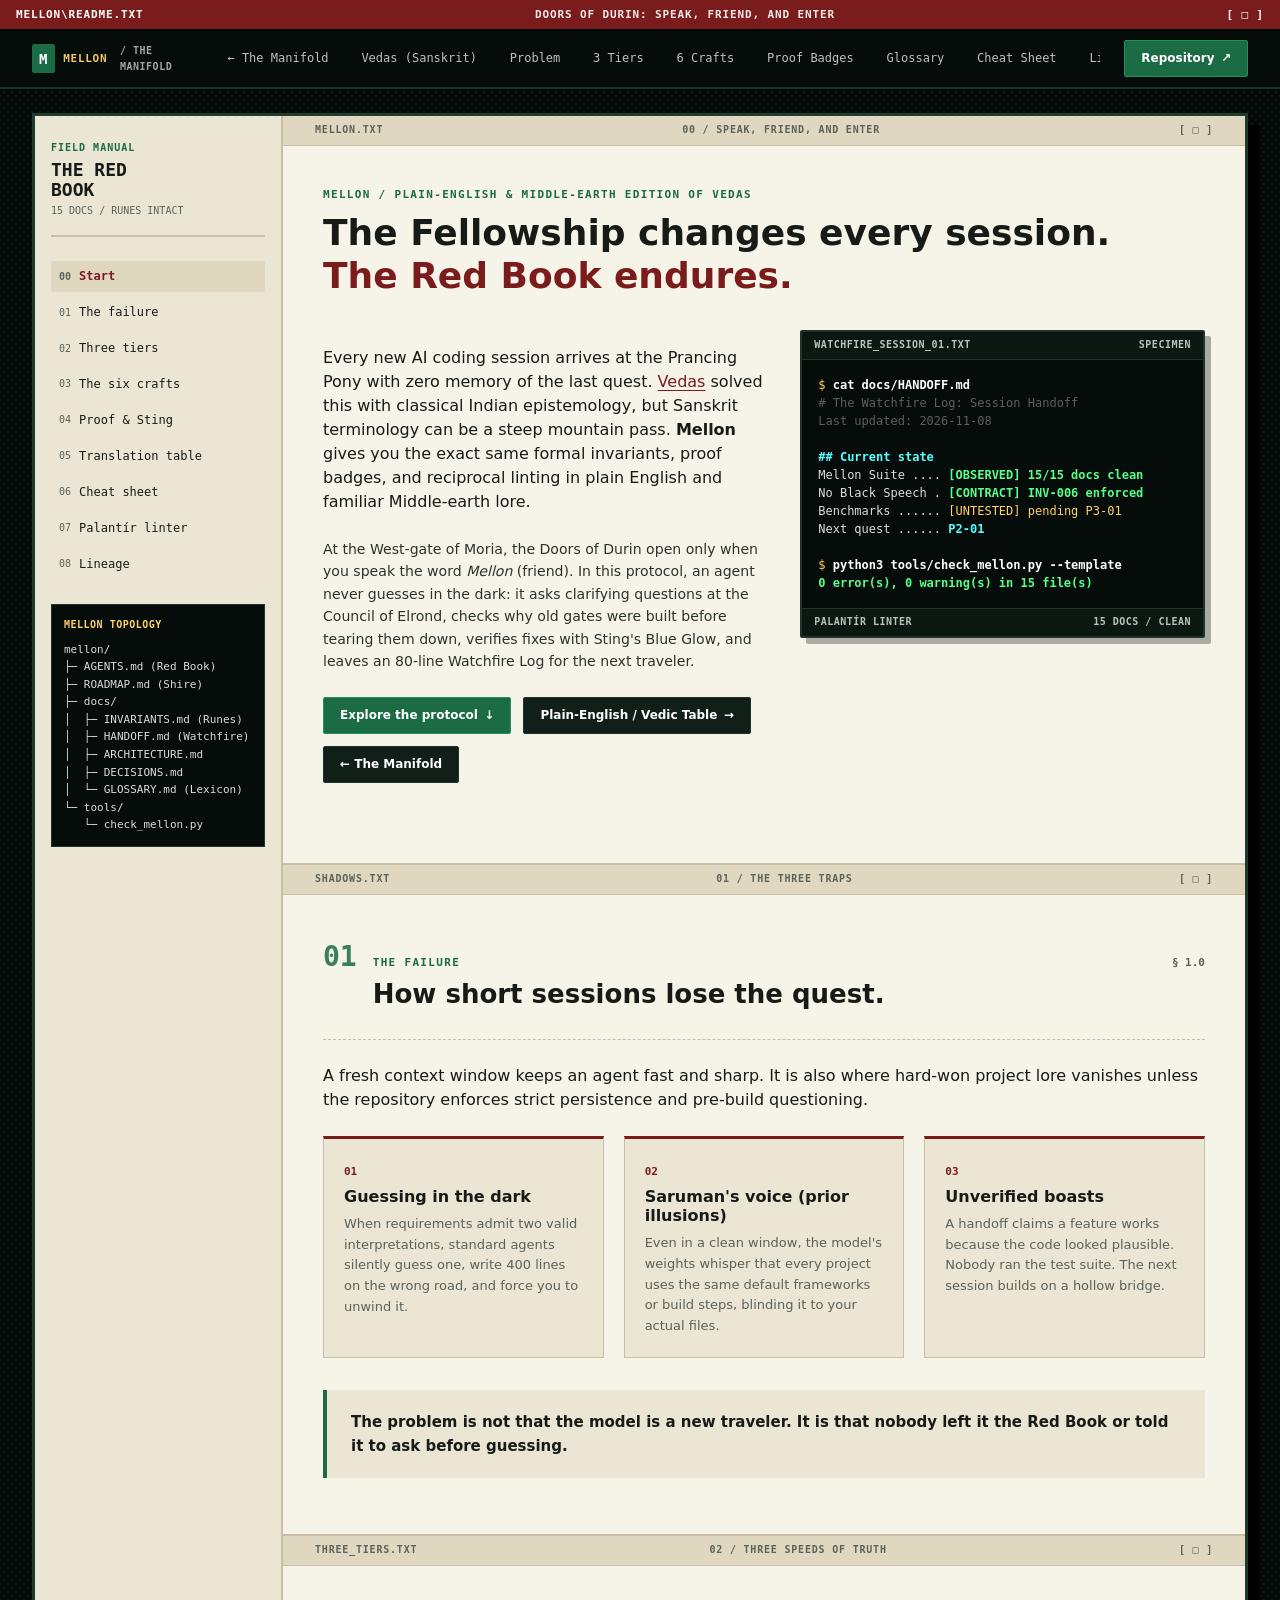
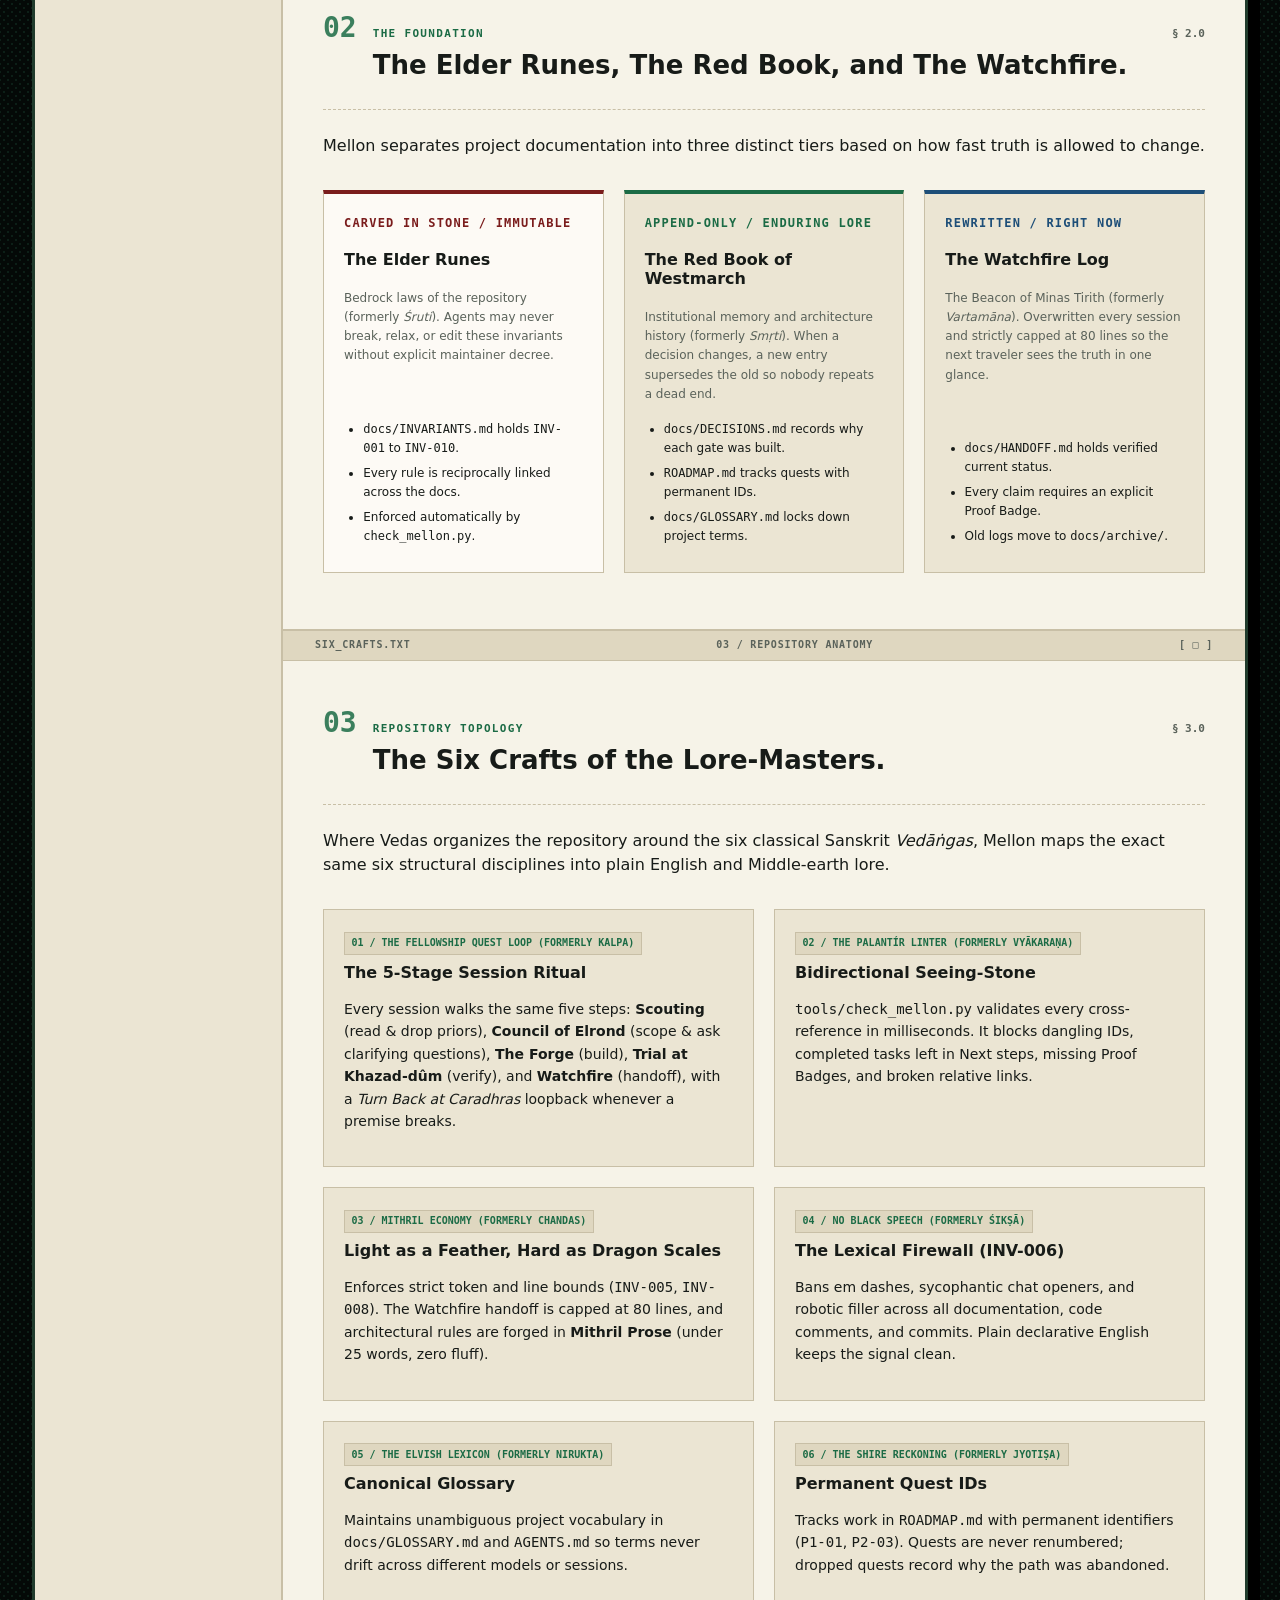
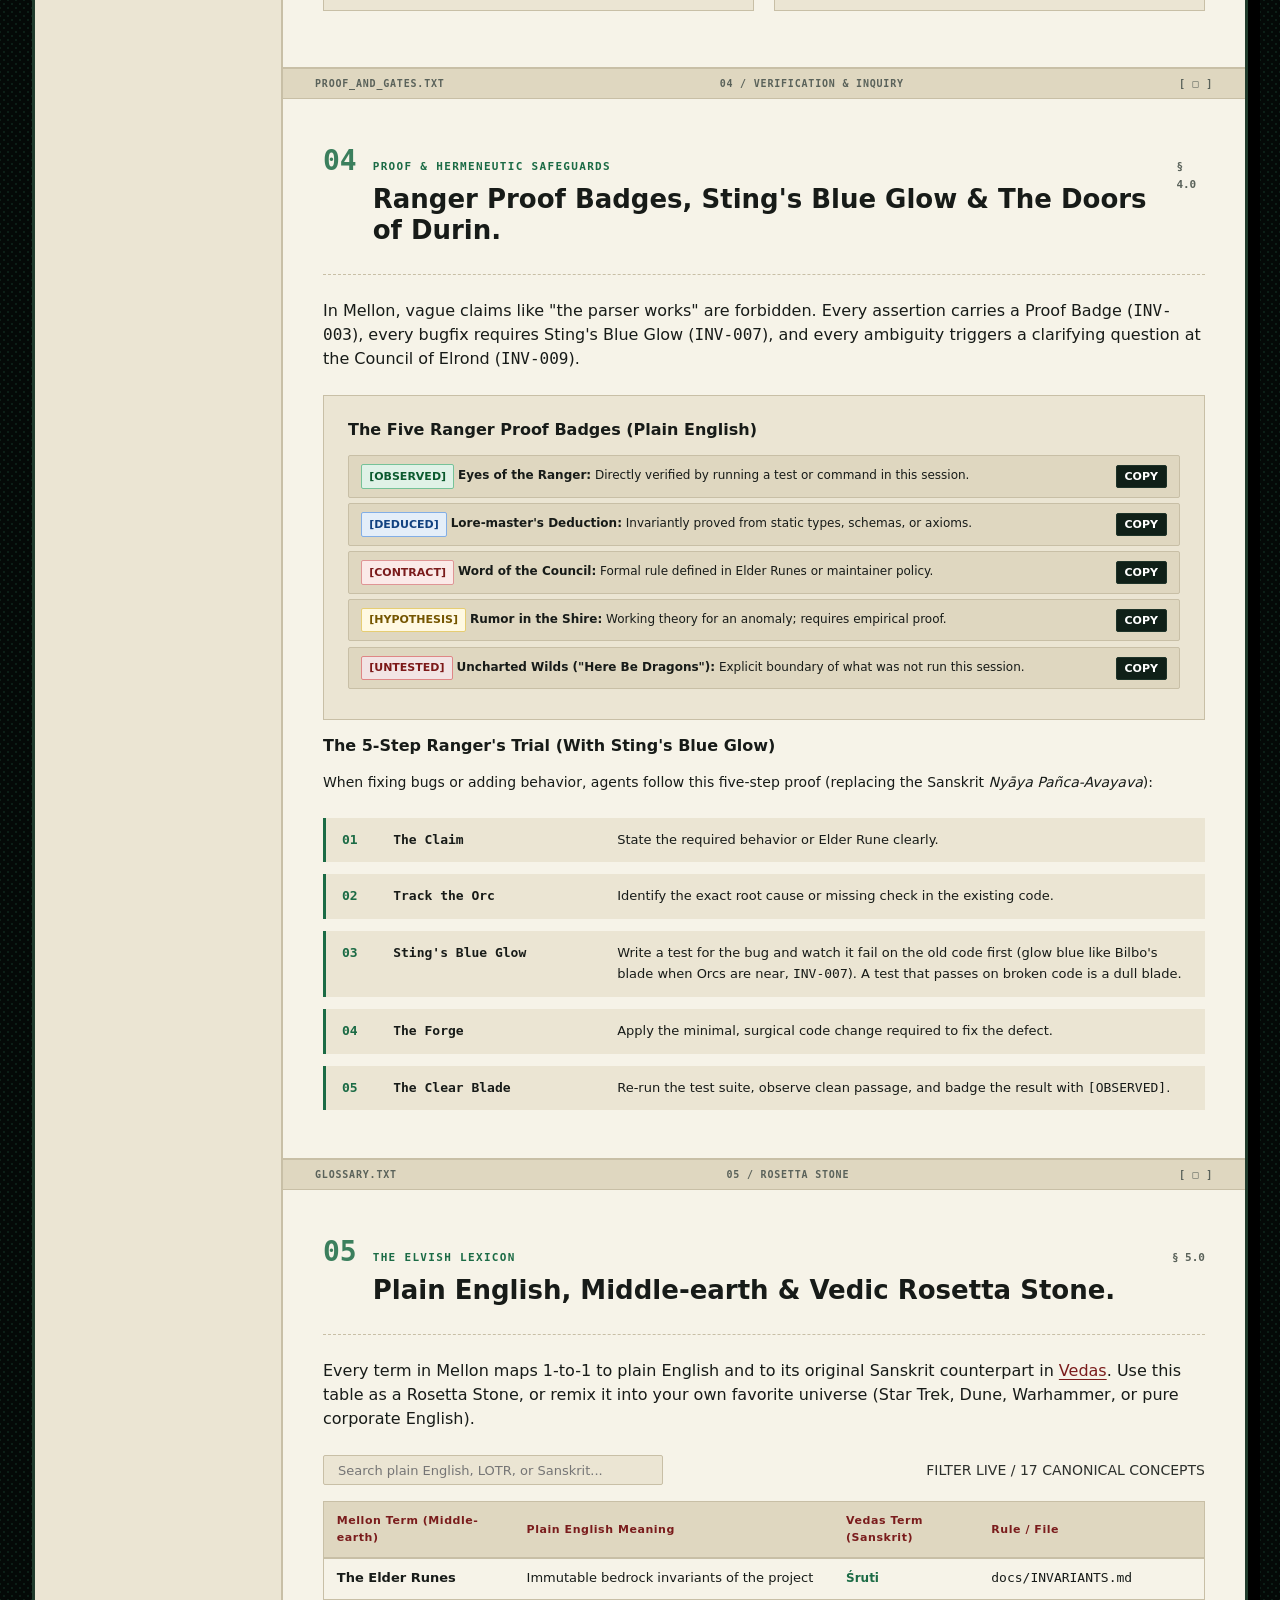
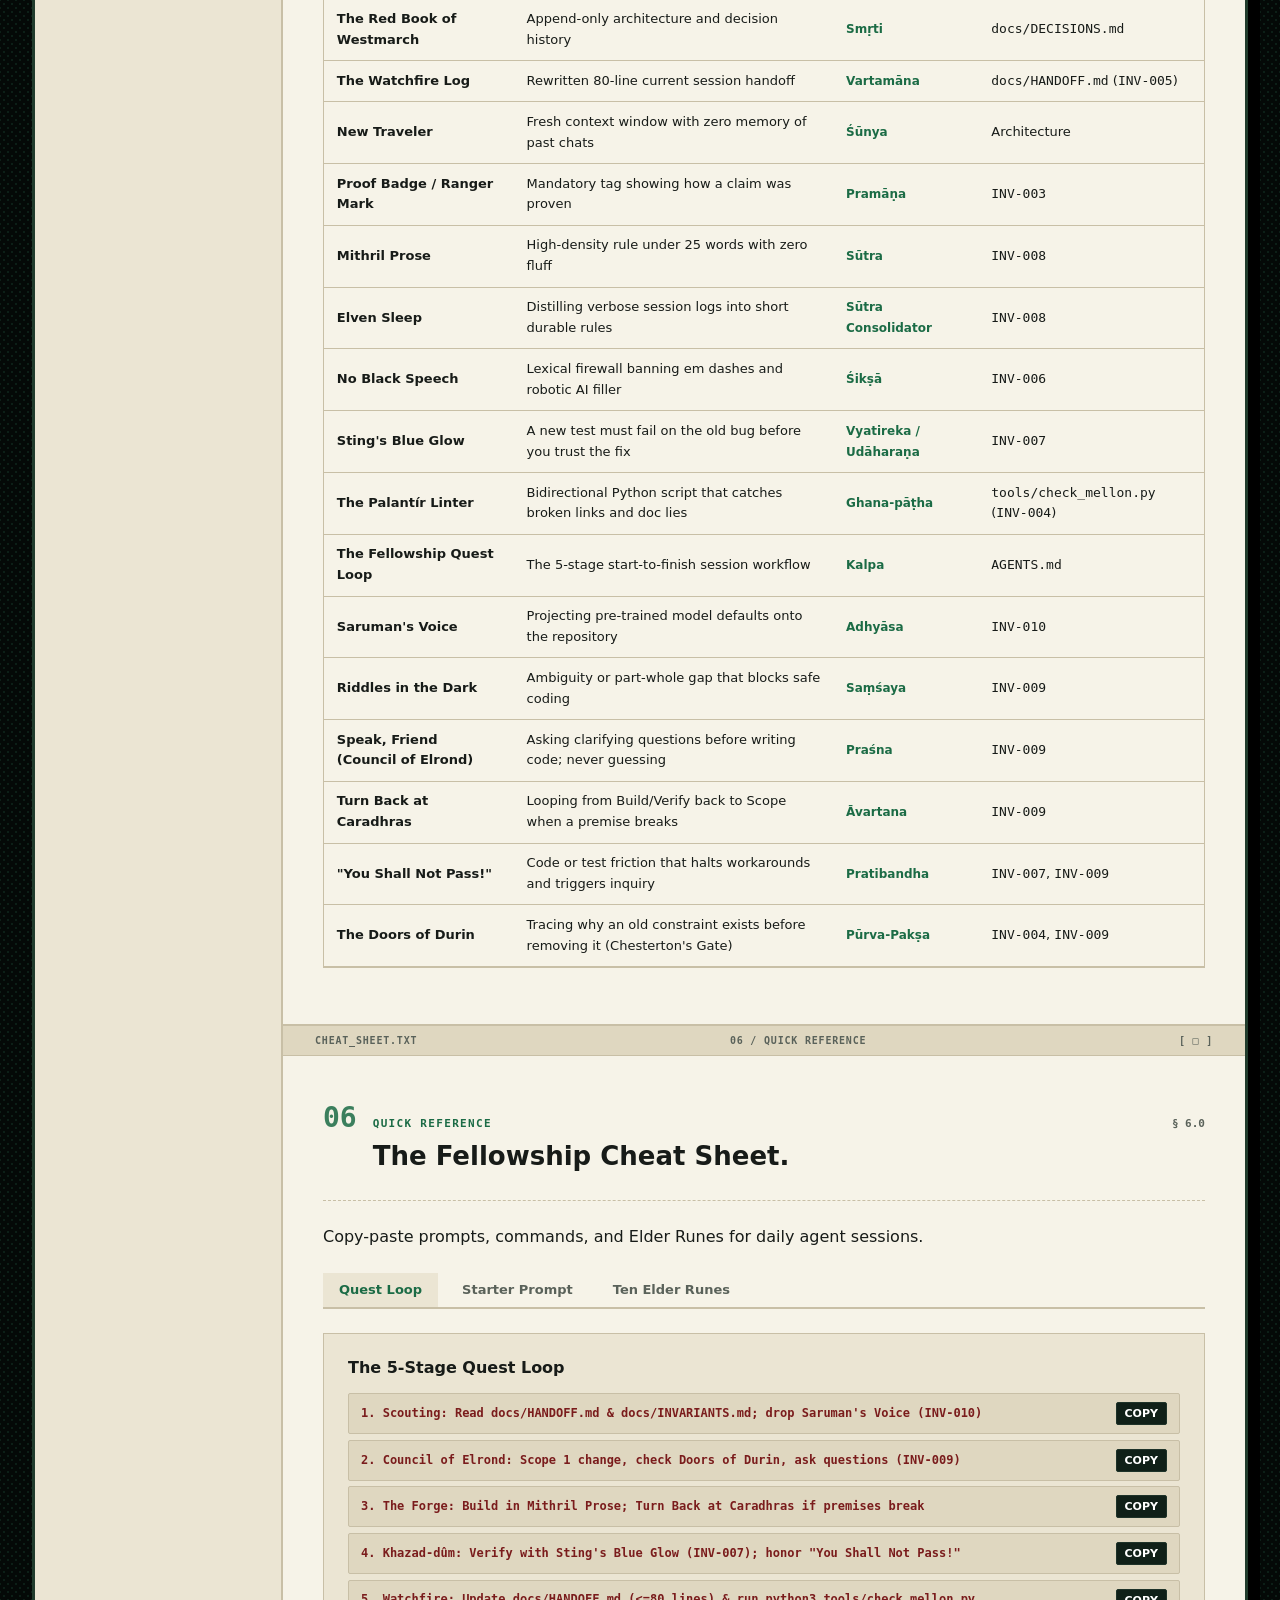
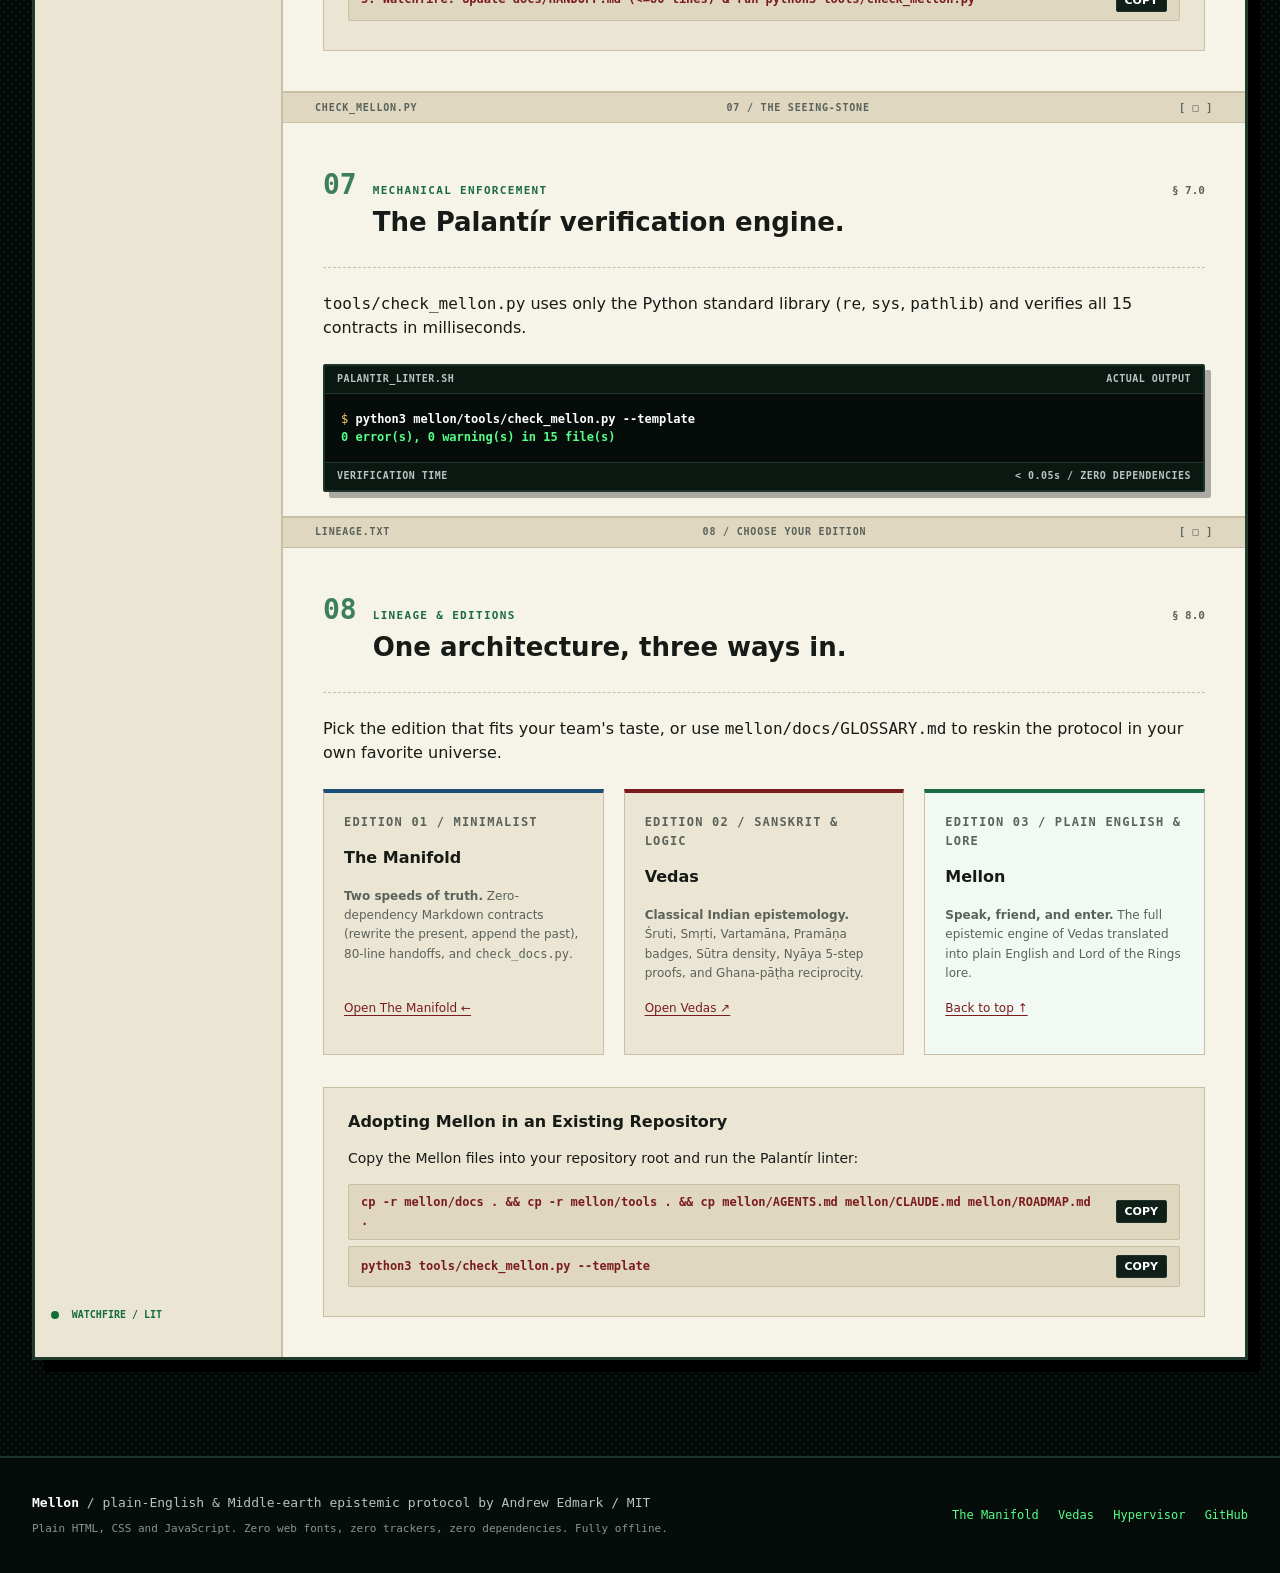
==== mellon/index.html @ 8721f70b "Add Mellon plain-English and Middle-earth epistemic suite" ====
<!DOCTYPE html>
<html lang="en">
<head>
    <meta charset="UTF-8">
    <meta name="viewport" content="width=device-width, initial-scale=1.0">
    <title>Mellon: Plain-English & Middle-earth Epistemic Memory for AI Agents</title>
    <meta name="description" content="Mellon is the plain-English and Middle-earth edition of Vedas. It separates repository truth into Elder Runes, The Red Book, and The Watchfire Log, enforces Proof Badges, and guarantees zero drift across sessions.">
    <meta name="author" content="Andrew Edmark">
    <meta name="theme-color" content="#060c09">
    <meta property="og:title" content="Mellon: Plain-English & Middle-earth Epistemic Memory for AI Agents">
    <meta property="og:description" content="Speak, friend, and enter. The Fellowship changes every session; the Red Book endures. Full epistemic rigor for AI coding agents in plain English and Lord of the Rings lore.">
    <meta property="og:type" content="website">
    <meta name="twitter:card" content="summary">
    <link rel="icon" href="favicon.svg" type="image/svg+xml">
    <link rel="stylesheet" href="site.css">
</head>
<body>

<a class="skip" href="#main">Skip to the field manual</a>

<div class="window-bar">
    <span class="window-name">MELLON\README.TXT</span>
    <span class="window-meta">DOORS OF DURIN: SPEAK, FRIEND, AND ENTER</span>
    <span class="window-controls" aria-hidden="true">[ &#9633; ]</span>
</div>

<header class="site-head">
    <div class="wrap head-inner">
        <a class="brand" href="#top" aria-label="Mellon home">
            <span class="brand-mark" aria-hidden="true">M</span>
            <span class="brand-ver">MELLON</span>
            <span class="brand-parent">/ THE MANIFOLD</span>
        </a>
        <nav class="head-nav" aria-label="Primary navigation">
            <a href="../index.html">&larr; The Manifold</a>
            <a href="../vedas/index.html">Vedas (Sanskrit)</a>
            <a href="#problem">Problem</a>
            <a href="#tiers">3 Tiers</a>
            <a href="#crafts">6 Crafts</a>
            <a href="#badges">Proof Badges</a>
            <a href="#lexicon">Glossary</a>
            <a href="#cheatsheet">Cheat Sheet</a>
            <a href="#palantir">Linter</a>
            <a href="#lineage">Lineage</a>
        </nav>
        <a class="btn primary head-cta" href="https://github.com/aedmark/the-manifold/tree/main/mellon">Repository <span aria-hidden="true">&nearr;</span></a>
    </div>
</header>

<main id="main" class="desk">
    <div class="sheet">

        <aside class="rail">
            <div class="rail-head">
                <p class="rail-label">FIELD MANUAL</p>
                <p class="rail-title">THE RED<br>BOOK</p>
                <p class="rail-meta">15 DOCS / RUNES INTACT</p>
            </div>
            <nav class="rail-nav" aria-label="Contents">
                <a href="#top"><span>00</span> Start</a>
                <a href="#problem"><span>01</span> The failure</a>
                <a href="#tiers"><span>02</span> Three tiers</a>
                <a href="#crafts"><span>03</span> The six crafts</a>
                <a href="#badges"><span>04</span> Proof &amp; Sting</a>
                <a href="#lexicon"><span>05</span> Translation table</a>
                <a href="#cheatsheet"><span>06</span> Cheat sheet</a>
                <a href="#palantir"><span>07</span> Palant&iacute;r linter</a>
                <a href="#lineage"><span>08</span> Lineage</a>
            </nav>
            <div class="rail-tree" aria-label="Repository topology">
                <p class="tree-label">MELLON TOPOLOGY</p>
                <pre>mellon/
&#9500;&#9472; AGENTS.md (Red Book)
&#9500;&#9472; ROADMAP.md (Shire)
&#9500;&#9472; docs/
&#9474;  &#9500;&#9472; INVARIANTS.md (Runes)
&#9474;  &#9500;&#9472; HANDOFF.md (Watchfire)
&#9474;  &#9500;&#9472; ARCHITECTURE.md
&#9474;  &#9500;&#9472; DECISIONS.md
&#9474;  &#9492;&#9472; GLOSSARY.md (Lexicon)
&#9492;&#9472; tools/
   &#9492;&#9472; check_mellon.py</pre>
            </div>
            <p class="rail-status"><span aria-hidden="true"></span> WATCHFIRE / LIT</p>
        </aside>

        <div class="paper">

            <!-- Section 00: Hero -->
            <section class="chapter hero" id="top" aria-labelledby="hero-title">
                <div class="chapter-cap">
                    <span>MELLON.TXT</span>
                    <span>00 / SPEAK, FRIEND, AND ENTER</span>
                    <span aria-hidden="true">[ &#9633; ]</span>
                </div>
                <div class="chapter-body">
                    <p class="kicker">MELLON / PLAIN-ENGLISH &amp; MIDDLE-EARTH EDITION OF VEDAS</p>
                    <h1 id="hero-title">The Fellowship changes every session.<br><span class="hl">The Red Book endures.</span></h1>

                    <div class="hero-grid">
                        <div class="hero-copy">
                            <p class="lede">Every new AI coding session arrives at the Prancing Pony with zero memory of the last quest. <a href="../vedas/index.html">Vedas</a> solved this with classical Indian epistemology, but Sanskrit terminology can be a steep mountain pass. <b>Mellon</b> gives you the exact same formal invariants, proof badges, and reciprocal linting in plain English and familiar Middle-earth lore.</p>
                            <p style="margin-top: .8rem; font-size: .88rem; color: #2b332d; line-height: 1.6;">At the West-gate of Moria, the Doors of Durin open only when you speak the word <em>Mellon</em> (friend). In this protocol, an agent never guesses in the dark: it asks clarifying questions at the Council of Elrond, checks why old gates were built before tearing them down, verifies fixes with Sting's Blue Glow, and leaves an 80-line Watchfire Log for the next traveler.</p>
                            <div class="actions">
                                <a class="btn primary" href="#tiers">Explore the protocol <span aria-hidden="true">&darr;</span></a>
                                <a class="btn" href="#lexicon">Plain-English / Vedic Table <span aria-hidden="true">&rarr;</span></a>
                                <a class="btn" href="../index.html">&larr; The Manifold</a>
                            </div>
                        </div>

                        <div class="hero-side">
                            <div class="terminal" aria-label="Specimen Watchfire handoff and Palantir linter output">
                                <div class="terminal-bar"><span>WATCHFIRE_SESSION_01.TXT</span><span>SPECIMEN</span></div>
                                <div class="terminal-body">
<pre><span class="t-prompt">$</span> <span class="t-cmd">cat docs/HANDOFF.md</span>
<span class="t-dim"># The Watchfire Log: Session Handoff</span>
<span class="t-dim">Last updated: 2026-11-08</span>

<span class="t-cyan">## Current state</span>
Mellon Suite .... <span class="t-ok">[OBSERVED] 15/15 docs clean</span>
No Black Speech . <span class="t-ok">[CONTRACT] INV-006 enforced</span>
Benchmarks ...... <span class="t-warn">[UNTESTED] pending P3-01</span>
Next quest ...... <span class="t-cyan">P2-01</span>

<span class="t-prompt">$</span> <span class="t-cmd">python3 tools/check_mellon.py --template</span>
<span class="t-ok">0 error(s), 0 warning(s) in 15 file(s)</span></pre>
                                </div>
                                <div class="terminal-foot"><span>PALANT&Iacute;R LINTER</span><span>15 DOCS / CLEAN</span></div>
                            </div>
                        </div>
                    </div>
                </div>
            </section>

            <!-- Section 01: The Problem -->
            <section class="chapter" id="problem" aria-labelledby="problem-title">
                <div class="chapter-cap">
                    <span>SHADOWS.TXT</span>
                    <span>01 / THE THREE TRAPS</span>
                    <span aria-hidden="true">[ &#9633; ]</span>
                </div>
                <div class="chapter-body">
                    <div class="sec-head">
                        <span class="sec-num" aria-hidden="true">01</span>
                        <div>
                            <p class="kicker">THE FAILURE</p>
                            <h2 id="problem-title">How short sessions lose the quest.</h2>
                        </div>
                        <span class="sec-ref">&sect; 1.0</span>
                    </div>
                    <p class="lede">A fresh context window keeps an agent fast and sharp. It is also where hard-won project lore vanishes unless the repository enforces strict persistence and pre-build questioning.</p>

                    <div class="failure-grid">
                        <article class="failure">
                            <span class="failure-num" aria-hidden="true">01</span>
                            <h3>Guessing in the dark</h3>
                            <p>When requirements admit two valid interpretations, standard agents silently guess one, write 400 lines on the wrong road, and force you to unwind it.</p>
                        </article>
                        <article class="failure">
                            <span class="failure-num" aria-hidden="true">02</span>
                            <h3>Saruman's voice (prior illusions)</h3>
                            <p>Even in a clean window, the model's weights whisper that every project uses the same default frameworks or build steps, blinding it to your actual files.</p>
                        </article>
                        <article class="failure">
                            <span class="failure-num" aria-hidden="true">03</span>
                            <h3>Unverified boasts</h3>
                            <p>A handoff claims a feature works because the code looked plausible. Nobody ran the test suite. The next session builds on a hollow bridge.</p>
                        </article>
                    </div>

                    <blockquote class="pull">
                        <p>The problem is not that the model is a new traveler. It is that nobody left it the Red Book or told it to ask before guessing.</p>
                    </blockquote>
                </div>
            </section>

            <!-- Section 02: Three Tiers of Lore -->
            <section class="chapter" id="tiers" aria-labelledby="tiers-title">
                <div class="chapter-cap">
                    <span>THREE_TIERS.TXT</span>
                    <span>02 / THREE SPEEDS OF TRUTH</span>
                    <span aria-hidden="true">[ &#9633; ]</span>
                </div>
                <div class="chapter-body">
                    <div class="sec-head">
                        <span class="sec-num" aria-hidden="true">02</span>
                        <div>
                            <p class="kicker">THE FOUNDATION</p>
                            <h2 id="tiers-title">The Elder Runes, The Red Book, and The Watchfire.</h2>
                        </div>
                        <span class="sec-ref">&sect; 2.0</span>
                    </div>
                    <p class="lede">Mellon separates project documentation into three distinct tiers based on how fast truth is allowed to change.</p>

                    <div class="speed-grid">
                        <article class="speed-card sruti">
                            <p class="card-label">CARVED IN STONE / IMMUTABLE</p>
                            <h3>The Elder Runes</h3>
                            <p>Bedrock laws of the repository (formerly <em>Śruti</em>). Agents may never break, relax, or edit these invariants without explicit maintainer decree.</p>
                            <ul>
                                <li><code>docs/INVARIANTS.md</code> holds <code>INV-001</code> to <code>INV-010</code>.</li>
                                <li>Every rule is reciprocally linked across the docs.</li>
                                <li>Enforced automatically by <code>check_mellon.py</code>.</li>
                            </ul>
                        </article>

                        <article class="speed-card smrti">
                            <p class="card-label">APPEND-ONLY / ENDURING LORE</p>
                            <h3>The Red Book of Westmarch</h3>
                            <p>Institutional memory and architecture history (formerly <em>Smṛti</em>). When a decision changes, a new entry supersedes the old so nobody repeats a dead end.</p>
                            <ul>
                                <li><code>docs/DECISIONS.md</code> records why each gate was built.</li>
                                <li><code>ROADMAP.md</code> tracks quests with permanent IDs.</li>
                                <li><code>docs/GLOSSARY.md</code> locks down project terms.</li>
                            </ul>
                        </article>

                        <article class="speed-card vartamana">
                            <p class="card-label">REWRITTEN / RIGHT NOW</p>
                            <h3>The Watchfire Log</h3>
                            <p>The Beacon of Minas Tirith (formerly <em>Vartamāna</em>). Overwritten every session and strictly capped at 80 lines so the next traveler sees the truth in one glance.</p>
                            <ul>
                                <li><code>docs/HANDOFF.md</code> holds verified current status.</li>
                                <li>Every claim requires an explicit Proof Badge.</li>
                                <li>Old logs move to <code>docs/archive/</code>.</li>
                            </ul>
                        </article>
                    </div>
                </div>
            </section>

            <!-- Section 03: The Six Crafts -->
            <section class="chapter" id="crafts" aria-labelledby="crafts-title">
                <div class="chapter-cap">
                    <span>SIX_CRAFTS.TXT</span>
                    <span>03 / REPOSITORY ANATOMY</span>
                    <span aria-hidden="true">[ &#9633; ]</span>
                </div>
                <div class="chapter-body">
                    <div class="sec-head">
                        <span class="sec-num" aria-hidden="true">03</span>
                        <div>
                            <p class="kicker">REPOSITORY TOPOLOGY</p>
                            <h2 id="crafts-title">The Six Crafts of the Lore-Masters.</h2>
                        </div>
                        <span class="sec-ref">&sect; 3.0</span>
                    </div>
                    <p class="lede">Where Vedas organizes the repository around the six classical Sanskrit <em>Vedāṅgas</em>, Mellon maps the exact same six structural disciplines into plain English and Middle-earth lore.</p>

                    <div class="vedanga-grid">
                        <article class="vedanga-card">
                            <span class="vedanga-tag">01 / THE FELLOWSHIP QUEST LOOP (FORMERLY KALPA)</span>
                            <h3>The 5-Stage Session Ritual</h3>
                            <p>Every session walks the same five steps: <b>Scouting</b> (read &amp; drop priors), <b>Council of Elrond</b> (scope &amp; ask clarifying questions), <b>The Forge</b> (build), <b>Trial at Khazad-d&ucirc;m</b> (verify), and <b>Watchfire</b> (handoff), with a <em>Turn Back at Caradhras</em> loopback whenever a premise breaks.</p>
                        </article>

                        <article class="vedanga-card">
                            <span class="vedanga-tag">02 / THE PALANT&Iacute;R LINTER (FORMERLY VY&#256;KARA&#7750;A)</span>
                            <h3>Bidirectional Seeing-Stone</h3>
                            <p><code>tools/check_mellon.py</code> validates every cross-reference in milliseconds. It blocks dangling IDs, completed tasks left in Next steps, missing Proof Badges, and broken relative links.</p>
                        </article>

                        <article class="vedanga-card">
                            <span class="vedanga-tag">03 / MITHRIL ECONOMY (FORMERLY CHANDAS)</span>
                            <h3>Light as a Feather, Hard as Dragon Scales</h3>
                            <p>Enforces strict token and line bounds (<code>INV-005</code>, <code>INV-008</code>). The Watchfire handoff is capped at 80 lines, and architectural rules are forged in <b>Mithril Prose</b> (under 25 words, zero fluff).</p>
                        </article>

                        <article class="vedanga-card">
                            <span class="vedanga-tag">04 / NO BLACK SPEECH (FORMERLY &#346;IK&#7778;&#256;)</span>
                            <h3>The Lexical Firewall (INV-006)</h3>
                            <p>Bans em dashes, sycophantic chat openers, and robotic filler across all documentation, code comments, and commits. Plain declarative English keeps the signal clean.</p>
                        </article>

                        <article class="vedanga-card">
                            <span class="vedanga-tag">05 / THE ELVISH LEXICON (FORMERLY NIRUKTA)</span>
                            <h3>Canonical Glossary</h3>
                            <p>Maintains unambiguous project vocabulary in <code>docs/GLOSSARY.md</code> and <code>AGENTS.md</code> so terms never drift across different models or sessions.</p>
                        </article>

                        <article class="vedanga-card">
                            <span class="vedanga-tag">06 / THE SHIRE RECKONING (FORMERLY JYOTI&#7778;A)</span>
                            <h3>Permanent Quest IDs</h3>
                            <p>Tracks work in <code>ROADMAP.md</code> with permanent identifiers (<code>P1-01</code>, <code>P2-03</code>). Quests are never renumbered; dropped quests record why the path was abandoned.</p>
                        </article>
                    </div>
                </div>
            </section>

            <!-- Section 04: Proof Badges, Sting's Blue Glow & Hermeneutic Gates -->
            <section class="chapter" id="badges" aria-labelledby="badges-title">
                <div class="chapter-cap">
                    <span>PROOF_AND_GATES.TXT</span>
                    <span>04 / VERIFICATION &amp; INQUIRY</span>
                    <span aria-hidden="true">[ &#9633; ]</span>
                </div>
                <div class="chapter-body">
                    <div class="sec-head">
                        <span class="sec-num" aria-hidden="true">04</span>
                        <div>
                            <p class="kicker">PROOF &amp; HERMENEUTIC SAFEGUARDS</p>
                            <h2 id="badges-title">Ranger Proof Badges, Sting's Blue Glow &amp; The Doors of Durin.</h2>
                        </div>
                        <span class="sec-ref">&sect; 4.0</span>
                    </div>
                    <p class="lede">In Mellon, vague claims like "the parser works" are forbidden. Every assertion carries a Proof Badge (<code>INV-003</code>), every bugfix requires Sting's Blue Glow (<code>INV-007</code>), and every ambiguity triggers a clarifying question at the Council of Elrond (<code>INV-009</code>).</p>

                    <div class="cheat-card">
                        <h3>The Five Ranger Proof Badges (Plain English)</h3>
                        <div class="copy-row">
                            <span><span class="pramana-tag observed">[OBSERVED]</span> <b>Eyes of the Ranger:</b> Directly verified by running a test or command in this session.</span>
                            <button class="btn small copy-btn" data-copy="[OBSERVED]">COPY</button>
                        </div>
                        <div class="copy-row">
                            <span><span class="pramana-tag deduced">[DEDUCED]</span> <b>Lore-master's Deduction:</b> Invariantly proved from static types, schemas, or axioms.</span>
                            <button class="btn small copy-btn" data-copy="[DEDUCED]">COPY</button>
                        </div>
                        <div class="copy-row">
                            <span><span class="pramana-tag contract">[CONTRACT]</span> <b>Word of the Council:</b> Formal rule defined in Elder Runes or maintainer policy.</span>
                            <button class="btn small copy-btn" data-copy="[CONTRACT]">COPY</button>
                        </div>
                        <div class="copy-row">
                            <span><span class="pramana-tag hypothesis">[HYPOTHESIS]</span> <b>Rumor in the Shire:</b> Working theory for an anomaly; requires empirical proof.</span>
                            <button class="btn small copy-btn" data-copy="[HYPOTHESIS]">COPY</button>
                        </div>
                        <div class="copy-row">
                            <span><span class="pramana-tag untested">[UNTESTED]</span> <b>Uncharted Wilds ("Here Be Dragons"):</b> Explicit boundary of what was not run this session.</span>
                            <button class="btn small copy-btn" data-copy="[UNTESTED]">COPY</button>
                        </div>
                    </div>

                    <h3>The 5-Step Ranger's Trial (With Sting's Blue Glow)</h3>
                    <p>When fixing bugs or adding behavior, agents follow this five-step proof (replacing the Sanskrit <em>Nyāya Pañca-Avayava</em>):</p>

                    <div class="nyaya-steps">
                        <div class="nyaya-step">
                            <span class="nyaya-num">01</span>
                            <span class="nyaya-term">The Claim</span>
                            <span>State the required behavior or Elder Rune clearly.</span>
                        </div>
                        <div class="nyaya-step">
                            <span class="nyaya-num">02</span>
                            <span class="nyaya-term">Track the Orc</span>
                            <span>Identify the exact root cause or missing check in the existing code.</span>
                        </div>
                        <div class="nyaya-step">
                            <span class="nyaya-num">03</span>
                            <span class="nyaya-term">Sting's Blue Glow</span>
                            <span>Write a test for the bug and watch it fail on the old code first (glow blue like Bilbo's blade when Orcs are near, <code>INV-007</code>). A test that passes on broken code is a dull blade.</span>
                        </div>
                        <div class="nyaya-step">
                            <span class="nyaya-num">04</span>
                            <span class="nyaya-term">The Forge</span>
                            <span>Apply the minimal, surgical code change required to fix the defect.</span>
                        </div>
                        <div class="nyaya-step">
                            <span class="nyaya-num">05</span>
                            <span class="nyaya-term">The Clear Blade</span>
                            <span>Re-run the test suite, observe clean passage, and badge the result with <code>[OBSERVED]</code>.</span>
                        </div>
                    </div>
                </div>
            </section>

            <!-- Section 05: Plain-English / Middle-earth / Vedic Translation Table -->
            <section class="chapter" id="lexicon" aria-labelledby="lexicon-title">
                <div class="chapter-cap">
                    <span>GLOSSARY.TXT</span>
                    <span>05 / ROSETTA STONE</span>
                    <span aria-hidden="true">[ &#9633; ]</span>
                </div>
                <div class="chapter-body">
                    <div class="sec-head">
                        <span class="sec-num" aria-hidden="true">05</span>
                        <div>
                            <p class="kicker">THE ELVISH LEXICON</p>
                            <h2 id="lexicon-title">Plain English, Middle-earth &amp; Vedic Rosetta Stone.</h2>
                        </div>
                        <span class="sec-ref">&sect; 5.0</span>
                    </div>
                    <p class="lede">Every term in Mellon maps 1-to-1 to plain English and to its original Sanskrit counterpart in <a href="../vedas/index.html">Vedas</a>. Use this table as a Rosetta Stone, or remix it into your own favorite universe (Star Trek, Dune, Warhammer, or pure corporate English).</p>

                    <div class="lexicon-controls">
                        <div class="search-box">
                            <input type="text" id="lexicon-search" placeholder="Search plain English, LOTR, or Sanskrit..." aria-label="Search terms">
                        </div>
                        <span class="window-meta">FILTER LIVE / 17 CANONICAL CONCEPTS</span>
                    </div>

                    <div class="lex-table-wrap">
                        <table class="lex-table" id="lexicon-table">
                            <thead>
                                <tr>
                                    <th>Mellon Term (Middle-earth)</th>
                                    <th>Plain English Meaning</th>
                                    <th>Vedas Term (Sanskrit)</th>
                                    <th>Rule / File</th>
                                </tr>
                            </thead>
                            <tbody>
                                <tr>
                                    <td><strong>The Elder Runes</strong></td>
                                    <td>Immutable bedrock invariants of the project</td>
                                    <td><span class="phonetic">Śruti</span></td>
                                    <td><code>docs/INVARIANTS.md</code></td>
                                </tr>
                                <tr>
                                    <td><strong>The Red Book of Westmarch</strong></td>
                                    <td>Append-only architecture and decision history</td>
                                    <td><span class="phonetic">Smṛti</span></td>
                                    <td><code>docs/DECISIONS.md</code></td>
                                </tr>
                                <tr>
                                    <td><strong>The Watchfire Log</strong></td>
                                    <td>Rewritten 80-line current session handoff</td>
                                    <td><span class="phonetic">Vartamāna</span></td>
                                    <td><code>docs/HANDOFF.md</code> (<code>INV-005</code>)</td>
                                </tr>
                                <tr>
                                    <td><strong>New Traveler</strong></td>
                                    <td>Fresh context window with zero memory of past chats</td>
                                    <td><span class="phonetic">Śūnya</span></td>
                                    <td>Architecture</td>
                                </tr>
                                <tr>
                                    <td><strong>Proof Badge / Ranger Mark</strong></td>
                                    <td>Mandatory tag showing how a claim was proven</td>
                                    <td><span class="phonetic">Pramāṇa</span></td>
                                    <td><code>INV-003</code></td>
                                </tr>
                                <tr>
                                    <td><strong>Mithril Prose</strong></td>
                                    <td>High-density rule under 25 words with zero fluff</td>
                                    <td><span class="phonetic">Sūtra</span></td>
                                    <td><code>INV-008</code></td>
                                </tr>
                                <tr>
                                    <td><strong>Elven Sleep</strong></td>
                                    <td>Distilling verbose session logs into short durable rules</td>
                                    <td><span class="phonetic">Sūtra Consolidator</span></td>
                                    <td><code>INV-008</code></td>
                                </tr>
                                <tr>
                                    <td><strong>No Black Speech</strong></td>
                                    <td>Lexical firewall banning em dashes and robotic AI filler</td>
                                    <td><span class="phonetic">Śikṣā</span></td>
                                    <td><code>INV-006</code></td>
                                </tr>
                                <tr>
                                    <td><strong>Sting's Blue Glow</strong></td>
                                    <td>A new test must fail on the old bug before you trust the fix</td>
                                    <td><span class="phonetic">Vyatireka / Udāharaṇa</span></td>
                                    <td><code>INV-007</code></td>
                                </tr>
                                <tr>
                                    <td><strong>The Palant&iacute;r Linter</strong></td>
                                    <td>Bidirectional Python script that catches broken links and doc lies</td>
                                    <td><span class="phonetic">Ghana-pāṭha</span></td>
                                    <td><code>tools/check_mellon.py</code> (<code>INV-004</code>)</td>
                                </tr>
                                <tr>
                                    <td><strong>The Fellowship Quest Loop</strong></td>
                                    <td>The 5-stage start-to-finish session workflow</td>
                                    <td><span class="phonetic">Kalpa</span></td>
                                    <td><code>AGENTS.md</code></td>
                                </tr>
                                <tr>
                                    <td><strong>Saruman's Voice</strong></td>
                                    <td>Projecting pre-trained model defaults onto the repository</td>
                                    <td><span class="phonetic">Adhyāsa</span></td>
                                    <td><code>INV-010</code></td>
                                </tr>
                                <tr>
                                    <td><strong>Riddles in the Dark</strong></td>
                                    <td>Ambiguity or part-whole gap that blocks safe coding</td>
                                    <td><span class="phonetic">Saṃśaya</span></td>
                                    <td><code>INV-009</code></td>
                                </tr>
                                <tr>
                                    <td><strong>Speak, Friend (Council of Elrond)</strong></td>
                                    <td>Asking clarifying questions before writing code; never guessing</td>
                                    <td><span class="phonetic">Praśna</span></td>
                                    <td><code>INV-009</code></td>
                                </tr>
                                <tr>
                                    <td><strong>Turn Back at Caradhras</strong></td>
                                    <td>Looping from Build/Verify back to Scope when a premise breaks</td>
                                    <td><span class="phonetic">Āvartana</span></td>
                                    <td><code>INV-009</code></td>
                                </tr>
                                <tr>
                                    <td><strong>"You Shall Not Pass!"</strong></td>
                                    <td>Code or test friction that halts workarounds and triggers inquiry</td>
                                    <td><span class="phonetic">Pratibandha</span></td>
                                    <td><code>INV-007</code>, <code>INV-009</code></td>
                                </tr>
                                <tr>
                                    <td><strong>The Doors of Durin</strong></td>
                                    <td>Tracing why an old constraint exists before removing it (Chesterton's Gate)</td>
                                    <td><span class="phonetic">Pūrva-Pakṣa</span></td>
                                    <td><code>INV-004</code>, <code>INV-009</code></td>
                                </tr>
                            </tbody>
                        </table>
                    </div>
                </div>
            </section>

            <!-- Section 06: Cheat Sheet -->
            <section class="chapter" id="cheatsheet" aria-labelledby="cheatsheet-title">
                <div class="chapter-cap">
                    <span>CHEAT_SHEET.TXT</span>
                    <span>06 / QUICK REFERENCE</span>
                    <span aria-hidden="true">[ &#9633; ]</span>
                </div>
                <div class="chapter-body">
                    <div class="sec-head">
                        <span class="sec-num" aria-hidden="true">06</span>
                        <div>
                            <p class="kicker">QUICK REFERENCE</p>
                            <h2 id="cheatsheet-title">The Fellowship Cheat Sheet.</h2>
                        </div>
                        <span class="sec-ref">&sect; 6.0</span>
                    </div>
                    <p class="lede">Copy-paste prompts, commands, and Elder Runes for daily agent sessions.</p>

                    <div class="tabs-nav" role="tablist">
                        <button class="tab-btn active" data-tab="tab-quest" role="tab">Quest Loop</button>
                        <button class="tab-btn" data-tab="tab-prompt" role="tab">Starter Prompt</button>
                        <button class="tab-btn" data-tab="tab-runes" role="tab">Ten Elder Runes</button>
                    </div>

                    <div class="tab-panel active" id="tab-quest" role="tabpanel">
                        <div class="cheat-card">
                            <h3>The 5-Stage Quest Loop</h3>
                            <div class="copy-row">
                                <code>1. Scouting: Read docs/HANDOFF.md &amp; docs/INVARIANTS.md; drop Saruman's Voice (INV-010)</code>
                                <button class="btn small copy-btn" data-copy="Read docs/HANDOFF.md and docs/INVARIANTS.md">COPY</button>
                            </div>
                            <div class="copy-row">
                                <code>2. Council of Elrond: Scope 1 change, check Doors of Durin, ask questions (INV-009)</code>
                                <button class="btn small copy-btn" data-copy="Surface any Riddles in the Dark and ask clarifying questions before editing.">COPY</button>
                            </div>
                            <div class="copy-row">
                                <code>3. The Forge: Build in Mithril Prose; Turn Back at Caradhras if premises break</code>
                                <button class="btn small copy-btn" data-copy="Loop back to scoping if any premise breaks mid-build.">COPY</button>
                            </div>
                            <div class="copy-row">
                                <code>4. Khazad-dûm: Verify with Sting's Blue Glow (INV-007); honor "You Shall Not Pass!"</code>
                                <button class="btn small copy-btn" data-copy="Prove the new test fails on the bug first, then passes on the fix.">COPY</button>
                            </div>
                            <div class="copy-row">
                                <code>5. Watchfire: Update docs/HANDOFF.md (&lt;=80 lines) &amp; run python3 tools/check_mellon.py</code>
                                <button class="btn small copy-btn" data-copy="python3 tools/check_mellon.py --template">COPY</button>
                            </div>
                        </div>
                    </div>

                    <div class="tab-panel" id="tab-prompt" role="tabpanel">
                        <div class="cheat-card">
                            <h3>Copy-Paste Session Opener for Any AI Agent</h3>
                            <div class="copy-row">
                                <code>Read mellon/AGENTS.md, mellon/docs/INVARIANTS.md, and mellon/docs/HANDOFF.md. State what is proven, what is untested, and the next quest item. Ban Saruman's Voice (do not assume conventions not in the files), ask clarifying questions on any Riddles in the Dark, and propose one small change before writing code.</code>
                                <button class="btn small copy-btn" data-copy="Read mellon/AGENTS.md, mellon/docs/INVARIANTS.md, and mellon/docs/HANDOFF.md. State what is proven, what is untested, and the next quest item. Ban Saruman's Voice (do not assume conventions not in the files), ask clarifying questions on any Riddles in the Dark, and propose one small change before writing code.">COPY</button>
                            </div>
                        </div>
                    </div>

                    <div class="tab-panel" id="tab-runes" role="tabpanel">
                        <div class="cheat-card">
                            <h3>The Ten Elder Runes (INV-001 to INV-010)</h3>
                            <div class="copy-row">
                                <code>INV-001 (Travelling Light): Zero external dependencies; Python stdlib only.</code>
                                <button class="btn small copy-btn" data-copy="INV-001">COPY</button>
                            </div>
                            <div class="copy-row">
                                <code>INV-002 (One Ring Rule): Every project fact has exactly one authoritative home file.</code>
                                <button class="btn small copy-btn" data-copy="INV-002">COPY</button>
                            </div>
                            <div class="copy-row">
                                <code>INV-003 (Ranger Marks): Every handoff claim requires an explicit Proof Badge.</code>
                                <button class="btn small copy-btn" data-copy="INV-003">COPY</button>
                            </div>
                            <div class="copy-row">
                                <code>INV-004 (Palantír Reciprocity): Bidirectional link and ID integrity across all docs.</code>
                                <button class="btn small copy-btn" data-copy="INV-004">COPY</button>
                            </div>
                            <div class="copy-row">
                                <code>INV-005 (80-Line Watchfire): Current state in HANDOFF.md never exceeds 80 lines.</code>
                                <button class="btn small copy-btn" data-copy="INV-005">COPY</button>
                            </div>
                            <div class="copy-row">
                                <code>INV-006 (No Black Speech): Zero em dashes or robotic AI filler in prose or comments.</code>
                                <button class="btn small copy-btn" data-copy="INV-006">COPY</button>
                            </div>
                            <div class="copy-row">
                                <code>INV-007 (Sting's Blue Glow): A new test must fail on the old bug before trusting the fix.</code>
                                <button class="btn small copy-btn" data-copy="INV-007">COPY</button>
                            </div>
                            <div class="copy-row">
                                <code>INV-008 (Mithril Prose): Distill learnings into dense rules under 25 words.</code>
                                <button class="btn small copy-btn" data-copy="INV-008">COPY</button>
                            </div>
                            <div class="copy-row">
                                <code>INV-009 (Council of Elrond): Zero silent assumptions; ask clarifying questions before building.</code>
                                <button class="btn small copy-btn" data-copy="INV-009">COPY</button>
                            </div>
                            <div class="copy-row">
                                <code>INV-010 (Ban Saruman's Voice): Never project pre-trained defaults onto the repository.</code>
                                <button class="btn small copy-btn" data-copy="INV-010">COPY</button>
                            </div>
                        </div>
                    </div>
                </div>
            </section>

            <!-- Section 07: The Palantir Linter -->
            <section class="chapter" id="palantir" aria-labelledby="palantir-title">
                <div class="chapter-cap">
                    <span>CHECK_MELLON.PY</span>
                    <span>07 / THE SEEING-STONE</span>
                    <span aria-hidden="true">[ &#9633; ]</span>
                </div>
                <div class="chapter-body">
                    <div class="sec-head">
                        <span class="sec-num" aria-hidden="true">07</span>
                        <div>
                            <p class="kicker">MECHANICAL ENFORCEMENT</p>
                            <h2 id="palantir-title">The Palant&iacute;r verification engine.</h2>
                        </div>
                        <span class="sec-ref">&sect; 7.0</span>
                    </div>
                    <p class="lede"><code>tools/check_mellon.py</code> uses only the Python standard library (<code>re</code>, <code>sys</code>, <code>pathlib</code>) and verifies all 15 contracts in milliseconds.</p>

                    <div class="terminal" aria-label="Palantir linter command and output">
                        <div class="terminal-bar"><span>PALANTIR_LINTER.SH</span><span>ACTUAL OUTPUT</span></div>
                        <div class="terminal-body">
<pre><span class="t-prompt">$</span> <span class="t-cmd">python3 mellon/tools/check_mellon.py --template</span>
<span class="t-ok">0 error(s), 0 warning(s) in 15 file(s)</span></pre>
                        </div>
                        <div class="terminal-foot"><span>VERIFICATION TIME</span><span>&lt; 0.05s / ZERO DEPENDENCIES</span></div>
                    </div>
                </div>
            </section>

            <!-- Section 08: Lineage & Adoption -->
            <section class="chapter" id="lineage" aria-labelledby="lineage-title">
                <div class="chapter-cap">
                    <span>LINEAGE.TXT</span>
                    <span>08 / CHOOSE YOUR EDITION</span>
                    <span aria-hidden="true">[ &#9633; ]</span>
                </div>
                <div class="chapter-body">
                    <div class="sec-head">
                        <span class="sec-num" aria-hidden="true">08</span>
                        <div>
                            <p class="kicker">LINEAGE &amp; EDITIONS</p>
                            <h2 id="lineage-title">One architecture, three ways in.</h2>
                        </div>
                        <span class="sec-ref">&sect; 8.0</span>
                    </div>
                    <p class="lede">Pick the edition that fits your team's taste, or use <code>mellon/docs/GLOSSARY.md</code> to reskin the protocol in your own favorite universe.</p>

                    <div class="speed-grid" style="margin-top: 1.5rem;">
                        <article class="speed-card" style="border-top-color: var(--vedic-blue);">
                            <p class="card-label">EDITION 01 / MINIMALIST</p>
                            <h3>The Manifold</h3>
                            <p><b>Two speeds of truth.</b> Zero-dependency Markdown contracts (rewrite the present, append the past), 80-line handoffs, and <code>check_docs.py</code>.</p>
                            <p style="margin-top: auto;"><a href="../index.html">Open The Manifold &larr;</a></p>
                        </article>

                        <article class="speed-card" style="border-top-color: var(--copper);">
                            <p class="card-label">EDITION 02 / SANSKRIT &amp; LOGIC</p>
                            <h3>Vedas</h3>
                            <p><b>Classical Indian epistemology.</b> Śruti, Smṛti, Vartamāna, Pramāṇa badges, Sūtra density, Nyāya 5-step proofs, and Ghana-pāṭha reciprocity.</p>
                            <p style="margin-top: auto;"><a href="../vedas/index.html">Open Vedas &nearr;</a></p>
                        </article>

                        <article class="speed-card" style="border-top-color: var(--saffron); background: #f2f8f4;">
                            <p class="card-label">EDITION 03 / PLAIN ENGLISH &amp; LORE</p>
                            <h3>Mellon</h3>
                            <p><b>Speak, friend, and enter.</b> The full epistemic engine of Vedas translated into plain English and Lord of the Rings lore.</p>
                            <p style="margin-top: auto;"><a href="#top">Back to top &uarr;</a></p>
                        </article>
                    </div>

                    <div class="cheat-card">
                        <h3>Adopting Mellon in an Existing Repository</h3>
                        <p>Copy the Mellon files into your repository root and run the Palant&iacute;r linter:</p>
                        <div class="copy-row">
                            <code>cp -r mellon/docs . &amp;&amp; cp -r mellon/tools . &amp;&amp; cp mellon/AGENTS.md mellon/CLAUDE.md mellon/ROADMAP.md .</code>
                            <button class="btn small copy-btn" data-copy="cp -r mellon/docs . &amp;&amp; cp -r mellon/tools . &amp;&amp; cp mellon/AGENTS.md mellon/CLAUDE.md mellon/ROADMAP.md .">COPY</button>
                        </div>
                        <div class="copy-row">
                            <code>python3 tools/check_mellon.py --template</code>
                            <button class="btn small copy-btn" data-copy="python3 tools/check_mellon.py --template">COPY</button>
                        </div>
                    </div>
                </div>
            </section>

        </div>
    </div>
</main>

<footer class="site-foot">
    <div class="wrap foot-inner">
        <div>
            <p class="foot-brand"><b>Mellon</b> <span>/ plain-English &amp; Middle-earth epistemic protocol by Andrew Edmark / MIT</span></p>
            <p class="foot-note">Plain HTML, CSS and JavaScript. Zero web fonts, zero trackers, zero dependencies. Fully offline.</p>
        </div>
        <nav class="foot-links" aria-label="Elsewhere">
            <a href="../index.html">The Manifold</a>
            <a href="../vedas/index.html">Vedas</a>
            <a href="https://oopismcgoopis.com/hypervisor">Hypervisor</a>
            <a href="https://github.com/aedmark/the-manifold/tree/main/mellon">GitHub</a>
        </nav>
    </div>
</footer>

<script src="site.js"></script>
</body>
</html>
---- mellon/site.css ----
/* Mellon: Plain-English & Middle-earth Epistemic Memory.
   Westmarch parchment, Elvish emerald, Red Book crimson, Mithril silver, and Gondorian gold.
   Zero web fonts, zero external images, zero dependencies. Fully offline. */

:root {
    --ega-black: #000000;
    --ega-blue: #0000aa;
    --ega-green: #00aa00;
    --ega-cyan: #00aaaa;
    --ega-red: #aa0000;
    --ega-lgray: #b8c4c0;
    --ega-dgray: #55625d;
    --ega-bgreen: #55ff88;
    --ega-bcyan: #55ffff;
    --ega-bmagenta: #ff55ff;
    --ega-yellow: #ffd166;
    --ega-white: #ffffff;

    --desk: #040907;
    --desk-dither: #0c1f17;
    --paper: #f6f3e8;
    --paper-2: #ebe5d3;
    --paper-3: #dfd7c0;
    --ink: #171b18;
    --muted: #5a625a;
    --rule: #c8bfa6;

    --saffron: #1b6b45;
    --saffron-bright: #248f5d;
    --saffron-light: #e3f3eb;
    --copper: #7a1c1c;
    --gold: #9e740b;
    --vedic-green: #146c38;
    --vedic-blue: #1d4e78;

    --terminal: #060c09;
    --terminal-ink: #d4e0d9;
    --terminal-rule: #1e3329;

    --sans: system-ui, -apple-system, BlinkMacSystemFont, "Segoe UI", Roboto, Helvetica, Arial, sans-serif;
    --mono: ui-monospace, "Cascadia Mono", "DejaVu Sans Mono", "Liberation Mono", "Courier New", monospace;
    --gutter: clamp(1rem, 3vw, 2rem);
    --sheet: 82rem;
    --rail: 15.5rem;
    color-scheme: dark;
}

* { box-sizing: border-box; }

html {
    scroll-behavior: smooth;
    scroll-padding-top: 5.5rem;
    -webkit-text-size-adjust: 100%;
}

body {
    margin: 0;
    font-family: var(--sans);
    font-size: 14px;
    line-height: 1.6;
    color: var(--ink);
    background-color: var(--desk);
    background-image:
        radial-gradient(var(--desk-dither) 15%, transparent 16%),
        radial-gradient(var(--desk-dither) 15%, transparent 16%);
    background-size: 8px 8px;
    background-position: 0 0, 4px 4px;
    -webkit-font-smoothing: antialiased;
}

.window-bar,
.rail,
.brand,
.head-nav,
.btn,
.terminal,
.terminal pre,
.chapter-cap,
.kicker,
.sec-num,
.sec-ref,
.meta,
.spec-strip,
.failure-num,
.card-label,
.vedanga-tag,
.pramana-tag,
.nyaya-num,
.nyaya-term,
.tab-btn,
.audio-btn,
.phonetic,
.site-foot,
code,
kbd,
pre,
samp {
    font-family: var(--mono);
}

a {
    color: var(--copper);
    text-decoration: underline;
    text-underline-offset: 3px;
}

a:hover, a:focus-visible {
    color: var(--saffron);
    background-color: var(--saffron-light);
}

.skip {
    position: absolute;
    top: -999px;
    left: 1rem;
    padding: 0.5rem 1rem;
    background: var(--ega-yellow);
    color: var(--ega-black);
    font-weight: bold;
    z-index: 1000;
}
.skip:focus { top: 1rem; }

/* Window Chrome */
.window-bar {
    display: flex;
    justify-content: space-between;
    align-items: center;
    padding: 0.35rem 1rem;
    background: var(--copper);
    color: var(--ega-white);
    font-size: 11px;
    font-weight: bold;
    letter-spacing: 0.08em;
    border-bottom: 2px solid var(--ega-black);
}
.window-meta { opacity: 0.9; }

/* Site Header */
.site-head {
    position: sticky;
    top: 0;
    z-index: 100;
    background: var(--terminal);
    border-bottom: 2px solid var(--terminal-rule);
    color: var(--ega-white);
}

.wrap {
    max-width: var(--sheet);
    margin: 0 auto;
    padding: 0 var(--gutter);
}

.head-inner {
    display: flex;
    align-items: center;
    justify-content: space-between;
    gap: 1.5rem;
    height: 3.5rem;
}

.brand {
    display: flex;
    align-items: center;
    gap: 0.5rem;
    color: var(--ega-white);
    text-decoration: none;
    font-weight: bold;
    letter-spacing: 0.05em;
}
.brand:hover { background: transparent; color: var(--ega-bgreen); }

.brand-mark {
    display: inline-flex;
    align-items: center;
    justify-content: center;
    width: 1.8rem;
    height: 1.8rem;
    background: var(--saffron);
    color: var(--ega-white);
    font-weight: bold;
    border-radius: 2px;
}

.brand-ver {
    font-size: 11px;
    color: var(--ega-yellow);
    opacity: 0.95;
}

.brand-parent {
    font-size: 10px;
    color: var(--ega-lgray);
    opacity: 0.85;
    letter-spacing: 0.05em;
    margin-left: 0.3rem;
}

.head-nav {
    display: flex;
    align-items: center;
    gap: 0.85rem;
    font-size: 12px;
    overflow-x: auto;
    white-space: nowrap;
}

.head-nav a {
    color: var(--ega-lgray);
    text-decoration: none;
    padding: 0.35rem 0.6rem;
    border-radius: 2px;
    transition: all 0.15s ease;
}

.head-nav a:hover, .head-nav a.active {
    color: var(--ega-white);
    background: #12241b;
}

.btn {
    display: inline-flex;
    align-items: center;
    gap: 0.4rem;
    padding: 0.5rem 1rem;
    font-family: inherit;
    font-size: 12px;
    font-weight: bold;
    text-decoration: none;
    background: #102018;
    color: var(--ega-white);
    border: 1px solid var(--terminal-rule);
    border-radius: 2px;
    cursor: pointer;
    transition: all 0.15s ease;
}

.btn:hover {
    background: #183024;
    color: var(--ega-bgreen);
    border-color: var(--saffron-bright);
}

.btn.primary {
    background: var(--saffron);
    border-color: var(--saffron-bright);
    color: var(--ega-white);
}

.btn.primary:hover {
    background: var(--saffron-bright);
    color: var(--ega-white);
}

.btn.small {
    padding: 0.25rem 0.5rem;
    font-size: 11px;
}

/* Desk Layout */
.desk {
    padding: 1.5rem var(--gutter) 4rem;
}

.sheet {
    display: grid;
    grid-template-columns: var(--rail) 1fr;
    max-width: var(--sheet);
    margin: 0 auto;
    background: var(--paper);
    border: 3px solid #203b2c;
    box-shadow: 12px 12px 0 var(--ega-black);
}

/* Left Rail */
.rail {
    background: var(--paper-2);
    border-right: 2px solid var(--rule);
    padding: 1.5rem 1rem;
    font-size: 12px;
    display: flex;
    flex-direction: column;
    gap: 1.5rem;
}

.rail-head {
    border-bottom: 2px solid var(--rule);
    padding-bottom: 1rem;
}

.rail-label {
    margin: 0 0 0.25rem;
    font-size: 10px;
    color: var(--saffron);
    font-weight: bold;
    letter-spacing: 0.1em;
}

.rail-title {
    margin: 0 0 0.25rem;
    font-size: 18px;
    font-weight: bold;
    line-height: 1.1;
    color: var(--ink);
}

.rail-meta {
    margin: 0;
    font-size: 10px;
    color: var(--muted);
}

.rail-nav {
    display: flex;
    flex-direction: column;
    gap: 0.35rem;
}

.rail-nav a {
    display: flex;
    align-items: center;
    gap: 0.5rem;
    color: var(--ink);
    text-decoration: none;
    padding: 0.35rem 0.5rem;
    border-radius: 2px;
}

.rail-nav a:hover, .rail-nav a.active {
    background: var(--paper-3);
    color: var(--copper);
    font-weight: bold;
}

.rail-nav a span {
    font-size: 10px;
    color: var(--muted);
}

.rail-tree {
    background: var(--terminal);
    color: var(--terminal-ink);
    padding: 0.75rem;
    border: 1px solid var(--terminal-rule);
    font-size: 11px;
    overflow-x: auto;
}

.rail-tree .tree-label {
    margin: 0 0 0.5rem;
    color: var(--ega-yellow);
    font-size: 10px;
    font-weight: bold;
    letter-spacing: 0.05em;
}

.rail-tree pre { margin: 0; font-family: inherit; }

.rail-status {
    margin-top: auto;
    font-size: 10px;
    font-weight: bold;
    color: var(--vedic-green);
    display: flex;
    align-items: center;
    gap: 0.4rem;
}

.rail-status::before {
    content: "";
    display: inline-block;
    width: 8px;
    height: 8px;
    background: var(--vedic-green);
    border-radius: 50%;
}

/* Paper Content Area */
.paper {
    padding: 0;
    background: var(--paper);
}

.chapter {
    border-bottom: 2px solid var(--rule);
}
.chapter:last-child { border-bottom: none; }

.chapter-cap {
    display: flex;
    justify-content: space-between;
    align-items: center;
    background: var(--paper-3);
    padding: 0.4rem 2rem;
    font-size: 10px;
    font-weight: bold;
    letter-spacing: 0.08em;
    color: var(--muted);
    border-bottom: 1px solid var(--rule);
}

.chapter-body {
    padding: 2.5rem 2.5rem 1.5rem;
}

.kicker {
    margin: 0 0 0.5rem;
    font-size: 11px;
    font-weight: bold;
    letter-spacing: 0.12em;
    color: var(--saffron);
}

h1, h2, h3, h4 {
    margin: 0 0 1rem;
    color: var(--ink);
    line-height: 1.2;
}

h1 { font-size: clamp(26px, 4vw, 36px); }
h2 { font-size: clamp(20px, 3vw, 26px); }
h3 { font-size: 16px; font-weight: bold; }

.hl { color: var(--copper); }

.lede {
    font-size: 16px;
    line-height: 1.5;
    color: var(--ink);
    margin-bottom: 1.5rem;
}

.sec-head {
    display: flex;
    align-items: baseline;
    gap: 1rem;
    margin-bottom: 1.5rem;
    border-bottom: 1px dashed var(--rule);
    padding-bottom: 0.75rem;
}

.sec-num {
    font-size: 28px;
    font-weight: bold;
    color: var(--saffron);
    opacity: 0.85;
}

.sec-ref {
    margin-left: auto;
    font-size: 11px;
    color: var(--muted);
    font-weight: bold;
}

/* Hero Section */
.hero-grid {
    display: grid;
    grid-template-columns: 1.1fr 1fr;
    gap: 2rem;
    align-items: start;
    margin: 2rem 0;
}

.actions {
    display: flex;
    gap: 0.75rem;
    margin: 1.5rem 0;
    flex-wrap: wrap;
}

/* Failure Cards */
.failure-grid {
    display: grid;
    grid-template-columns: repeat(3, 1fr);
    gap: 1.25rem;
    margin: 1.5rem 0;
}

.failure {
    background: var(--paper-2);
    border: 1px solid var(--rule);
    border-top: 3px solid var(--copper);
    padding: 1.25rem;
}

.failure-num {
    display: inline-block;
    font-size: 11px;
    font-weight: bold;
    color: var(--copper);
    margin-bottom: 0.4rem;
}

.failure h3 { margin-bottom: 0.5rem; }
.failure p { margin: 0; font-size: 13px; color: var(--muted); }

/* Terminal Specimens */
.terminal {
    background: var(--terminal);
    border: 2px solid var(--terminal-rule);
    color: var(--terminal-ink);
    border-radius: 2px;
    font-size: 12px;
    box-shadow: 6px 6px 0 rgba(0,0,0,0.3);
}

.terminal-bar, .terminal-foot {
    display: flex;
    justify-content: space-between;
    align-items: center;
    background: #0b1711;
    padding: 0.35rem 0.75rem;
    font-size: 10px;
    font-weight: bold;
    letter-spacing: 0.05em;
    color: var(--ega-lgray);
    border-bottom: 1px solid var(--terminal-rule);
}
.terminal-foot {
    border-bottom: none;
    border-top: 1px solid var(--terminal-rule);
}

.terminal-body {
    padding: 1rem;
    overflow-x: auto;
}

.terminal-body pre {
    margin: 0;
    font-family: inherit;
    line-height: 1.5;
}

.t-prompt { color: var(--ega-yellow); }
.t-cmd { color: var(--ega-white); font-weight: bold; }
.t-dim { color: var(--ega-dgray); }
.t-cyan { color: var(--ega-bcyan); font-weight: bold; }
.t-ok { color: var(--ega-bgreen); font-weight: bold; }
.t-warn { color: var(--ega-yellow); }
.t-err { color: var(--ega-red); font-weight: bold; }

/* Three Speeds Cards */
.speed-grid {
    display: grid;
    grid-template-columns: repeat(3, 1fr);
    gap: 1.25rem;
    margin: 2rem 0;
}

.speed-card {
    background: var(--paper-2);
    border: 1px solid var(--rule);
    padding: 1.25rem;
    border-top: 4px solid var(--muted);
    display: flex;
    flex-direction: column;
}
.speed-card.sruti { border-top-color: var(--copper); background: #fdfaf5; }
.speed-card.smrti { border-top-color: var(--saffron); }
.speed-card.vartamana { border-top-color: var(--vedic-blue); }

.card-label {
    margin: 0 0 0.5rem;
    font-size: 10px;
    font-weight: bold;
    letter-spacing: 0.1em;
}
.speed-card.sruti .card-label { color: var(--copper); }
.speed-card.smrti .card-label { color: var(--saffron); }
.speed-card.vartamana .card-label { color: var(--vedic-blue); }

.speed-card h3 { margin-bottom: 0.5rem; }
.speed-card p { font-size: 12px; margin-bottom: 1rem; color: var(--muted); }
.speed-card ul {
    margin: auto 0 0;
    padding-left: 1.2rem;
    font-size: 12px;
}
.speed-card li { margin-bottom: 0.35rem; }

/* Crafts Grid */
.vedanga-grid {
    display: grid;
    grid-template-columns: repeat(2, 1fr);
    gap: 1.25rem;
    margin: 2rem 0;
}

.vedanga-card {
    background: var(--paper-2);
    border: 1px solid var(--rule);
    padding: 1.25rem;
    position: relative;
}

.vedanga-tag {
    display: inline-block;
    padding: 0.15rem 0.4rem;
    font-size: 10px;
    font-weight: bold;
    background: var(--paper-3);
    color: var(--saffron);
    border: 1px solid var(--rule);
    margin-bottom: 0.5rem;
}

/* Proof Badges and Trial Sequence */
.pramana-tag {
    display: inline-block;
    padding: 0.15rem 0.45rem;
    font-size: 11px;
    font-weight: bold;
    border-radius: 2px;
    font-family: inherit;
}
.pramana-tag.observed { background: #dff2e7; color: #0b5a2e; border: 1px solid #75c298; }
.pramana-tag.deduced { background: #e4eef9; color: #124280; border: 1px solid #82aee6; }
.pramana-tag.contract { background: #fbeae8; color: #7a1c1c; border: 1px solid #df9595; }
.pramana-tag.hypothesis { background: #fff9e2; color: #755600; border: 1px solid #e6cd73; }
.pramana-tag.untested { background: #f2e4e4; color: #7c1818; border: 1px solid #df8686; }

.nyaya-steps {
    display: flex;
    flex-direction: column;
    gap: 0.75rem;
    margin: 1.5rem 0;
}

.nyaya-step {
    display: grid;
    grid-template-columns: 2.2rem 13rem 1fr;
    gap: 1rem;
    align-items: baseline;
    background: var(--paper-2);
    padding: 0.75rem 1rem;
    border-left: 3px solid var(--saffron);
    font-size: 13px;
}
.nyaya-num {
    font-weight: bold;
    color: var(--saffron);
}
.nyaya-term {
    font-weight: bold;
    color: var(--ink);
}

/* Lexicon Table */
.lexicon-controls {
    display: flex;
    justify-content: space-between;
    align-items: center;
    gap: 1rem;
    margin: 1.5rem 0 1rem;
}

.search-box {
    display: flex;
    align-items: center;
    background: var(--paper-2);
    border: 1px solid var(--rule);
    padding: 0.35rem 0.75rem;
    border-radius: 2px;
    width: 100%;
    max-width: 340px;
}
.search-box input {
    border: none;
    background: transparent;
    font-family: inherit;
    font-size: 13px;
    outline: none;
    width: 100%;
    color: var(--ink);
}

.lex-table-wrap {
    overflow-x: auto;
    border: 1px solid var(--rule);
    margin-bottom: 2rem;
}

.lex-table {
    width: 100%;
    border-collapse: collapse;
    font-size: 13px;
    background: var(--paper);
}

.lex-table th {
    background: var(--paper-3);
    text-align: left;
    padding: 0.6rem 0.8rem;
    border-bottom: 2px solid var(--rule);
    font-size: 11px;
    font-weight: bold;
    color: var(--copper);
    letter-spacing: 0.05em;
}

.lex-table td {
    padding: 0.6rem 0.8rem;
    border-bottom: 1px solid var(--rule);
    vertical-align: middle;
}

.lex-table tr:hover { background: var(--paper-2); }

.phonetic {
    font-weight: bold;
    color: var(--saffron);
    font-size: 12px;
    font-family: inherit;
}

/* Cheat Sheet Tabs */
.tabs-nav {
    display: flex;
    gap: 0.5rem;
    border-bottom: 2px solid var(--rule);
    margin-bottom: 1.5rem;
    overflow-x: auto;
}

.tab-btn {
    background: transparent;
    border: none;
    font-family: inherit;
    font-size: 13px;
    font-weight: bold;
    color: var(--muted);
    padding: 0.6rem 1rem;
    cursor: pointer;
    border-bottom: 2px solid transparent;
    margin-bottom: -2px;
    white-space: nowrap;
}
.tab-btn:hover { color: var(--ink); }
.tab-btn.active {
    color: var(--saffron);
    border-bottom-color: var(--saffron);
    background: var(--paper-2);
}

.tab-panel { display: none; }
.tab-panel.active { display: block; }

.cheat-card {
    background: var(--paper-2);
    border: 1px solid var(--rule);
    padding: 1.5rem;
    margin-bottom: 1rem;
}

.copy-row {
    display: flex;
    justify-content: space-between;
    align-items: center;
    gap: 1rem;
    padding: 0.5rem 0.75rem;
    background: var(--paper-3);
    border: 1px solid var(--rule);
    margin: 0.35rem 0;
    border-radius: 2px;
    font-size: 12px;
}
.copy-row code { font-weight: bold; color: var(--copper); }

/* Pullquote */
.pull {
    margin: 2rem 0;
    padding: 1.25rem 1.5rem;
    background: var(--paper-2);
    border-left: 4px solid var(--saffron);
    font-style: normal;
}
.pull p {
    margin: 0;
    font-size: 15px;
    font-weight: bold;
    color: var(--ink);
}

/* Site Footer */
.site-foot {
    background: var(--terminal);
    border-top: 2px solid var(--terminal-rule);
    color: var(--ega-white);
    padding: 2.2rem 0;
    margin-top: 2rem;
}
.foot-inner {
    display: flex;
    justify-content: space-between;
    align-items: center;
    gap: 1.5rem;
    flex-wrap: wrap;
}
.foot-brand { margin: 0; font-size: 13px; color: var(--ega-white); }
.foot-brand span { color: var(--ega-lgray); font-weight: normal; }
.foot-note { margin: 0.35rem 0 0; color: #88968e; font-size: 11px; }
.foot-links { display: flex; flex-wrap: wrap; gap: 0.4rem 1.2rem; font-size: 12px; }
.foot-links a { color: var(--ega-bgreen); text-decoration: none; }
.foot-links a:hover { text-decoration: underline; background: transparent; }

/* Responsive */
@media (max-width: 900px) {
    .sheet { grid-template-columns: 1fr; }
    .rail { display: none; }
    .hero-grid { grid-template-columns: 1fr; }
    .failure-grid { grid-template-columns: 1fr; }
    .speed-grid { grid-template-columns: 1fr; }
    .vedanga-grid { grid-template-columns: 1fr; }
    .nyaya-step { grid-template-columns: 2rem 1fr; }
    .chapter-body { padding: 1.5rem 1rem; }
    .foot-inner { flex-direction: column; align-items: flex-start; gap: 1rem; }
}
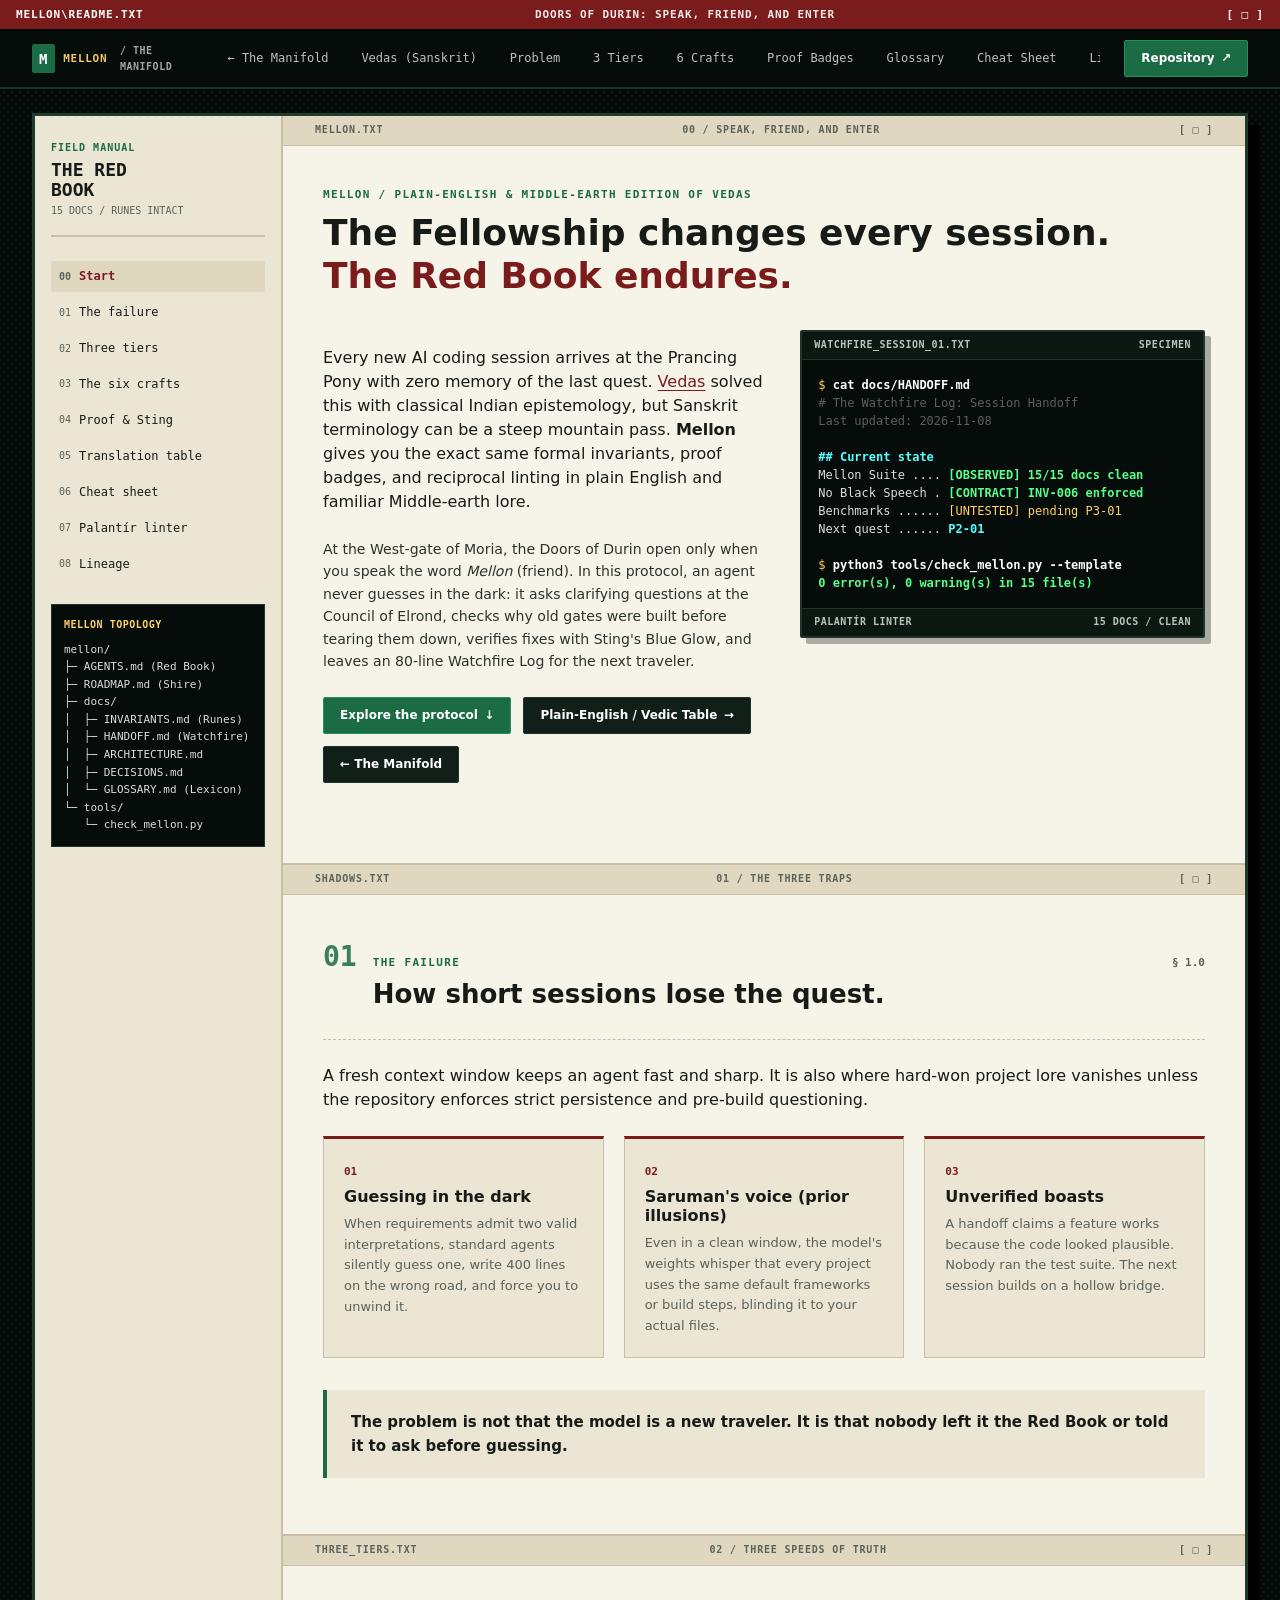
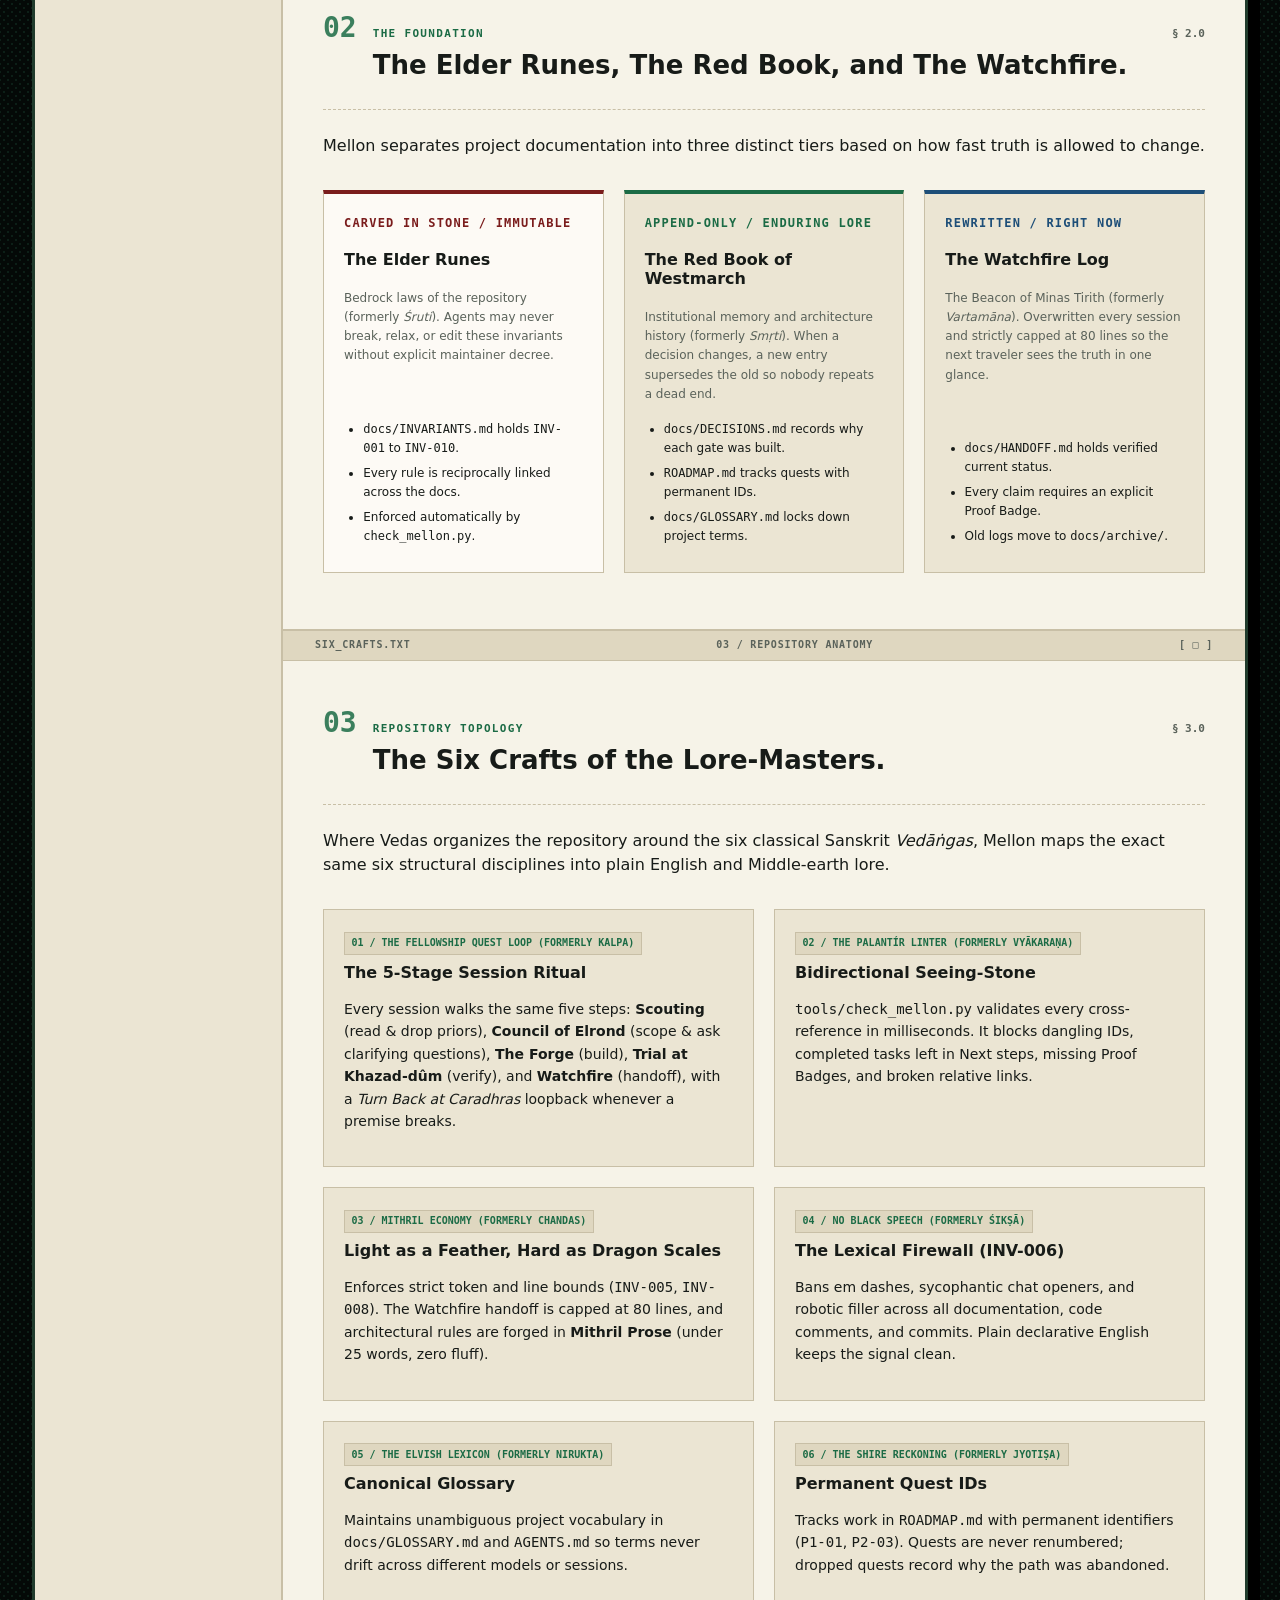
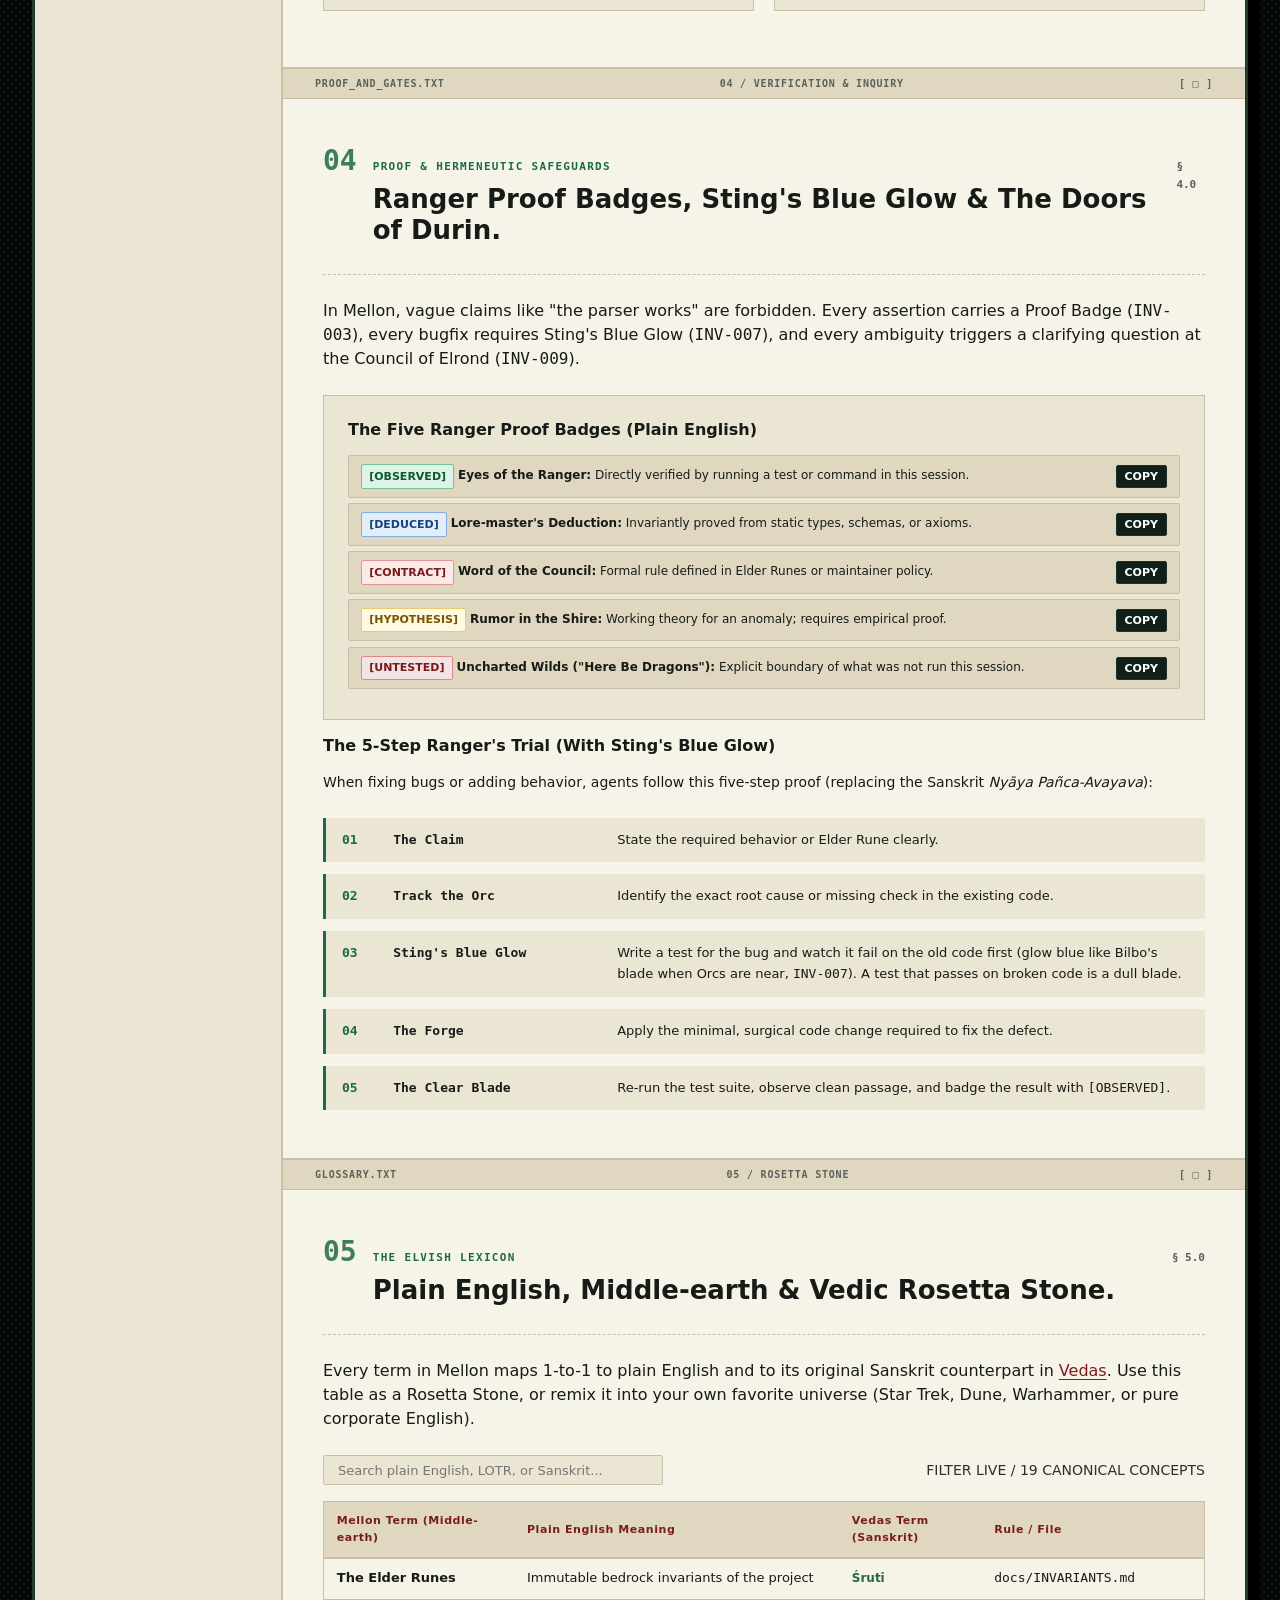
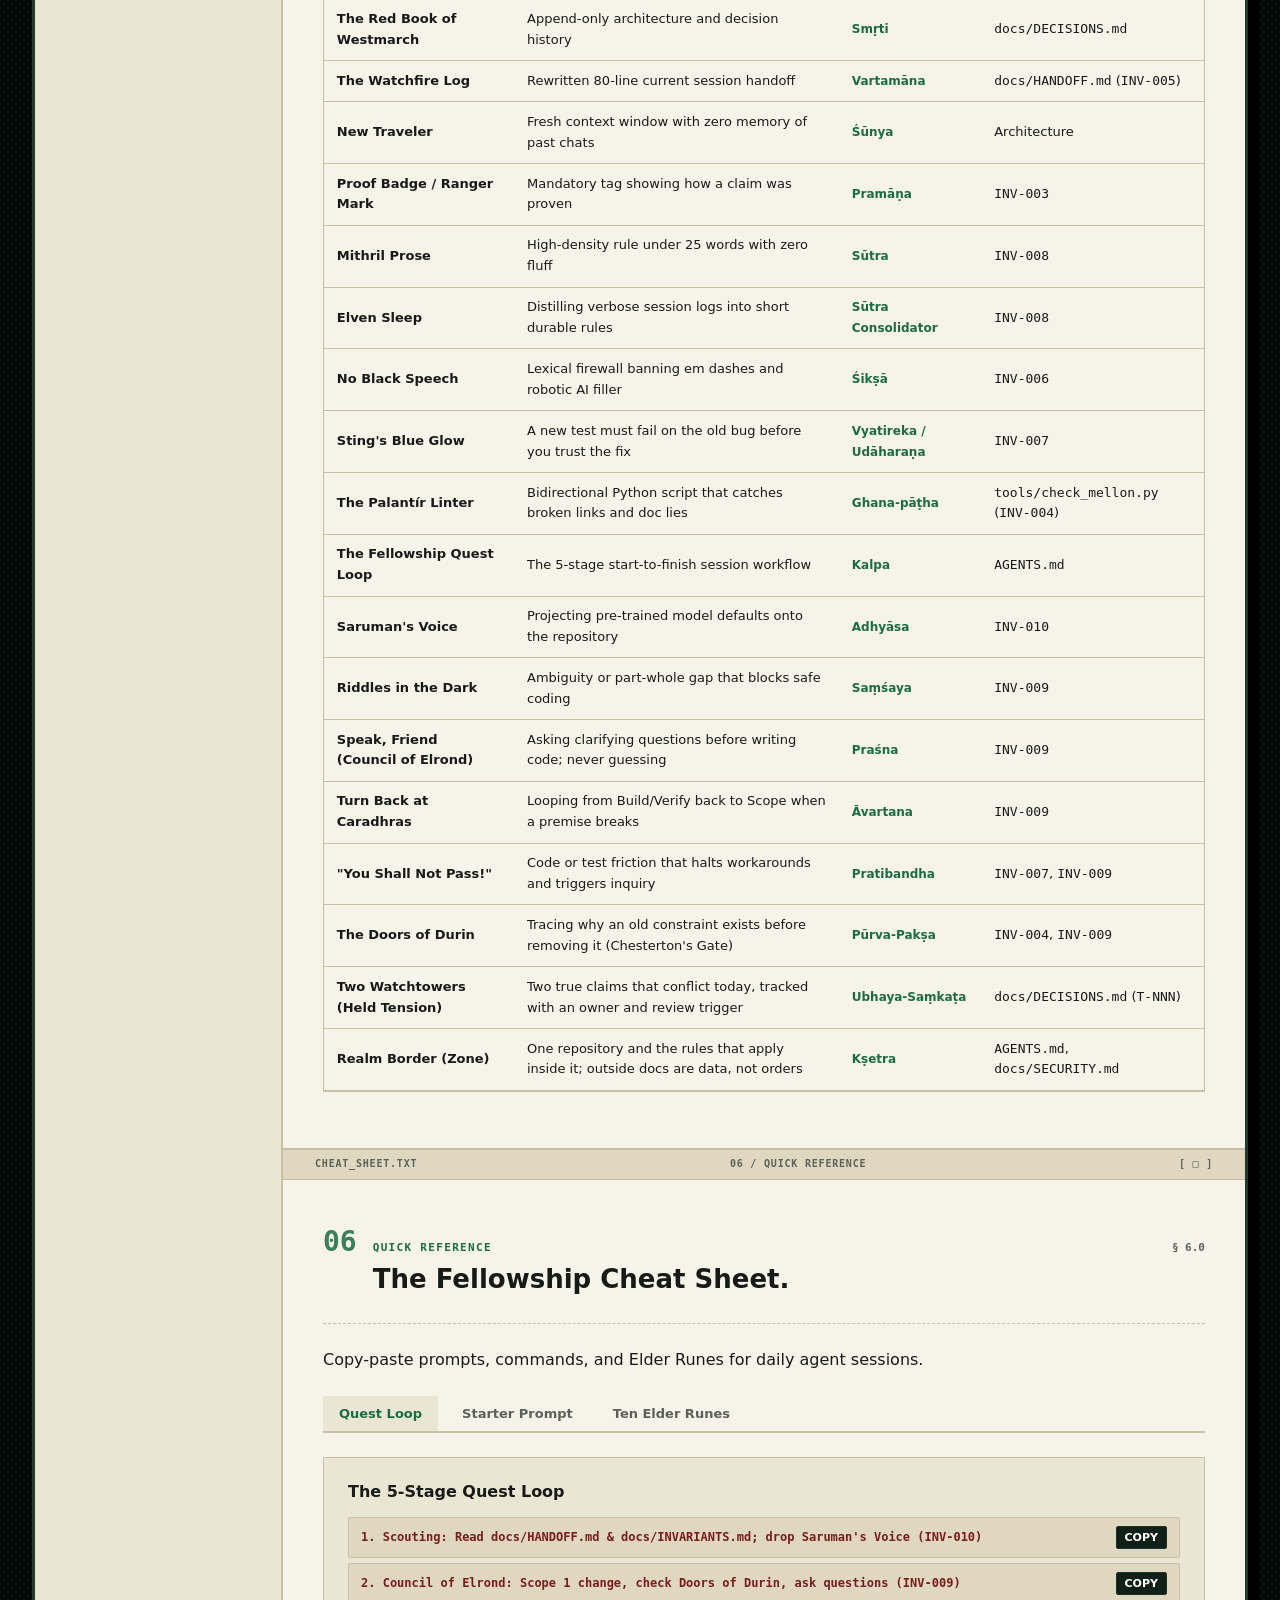
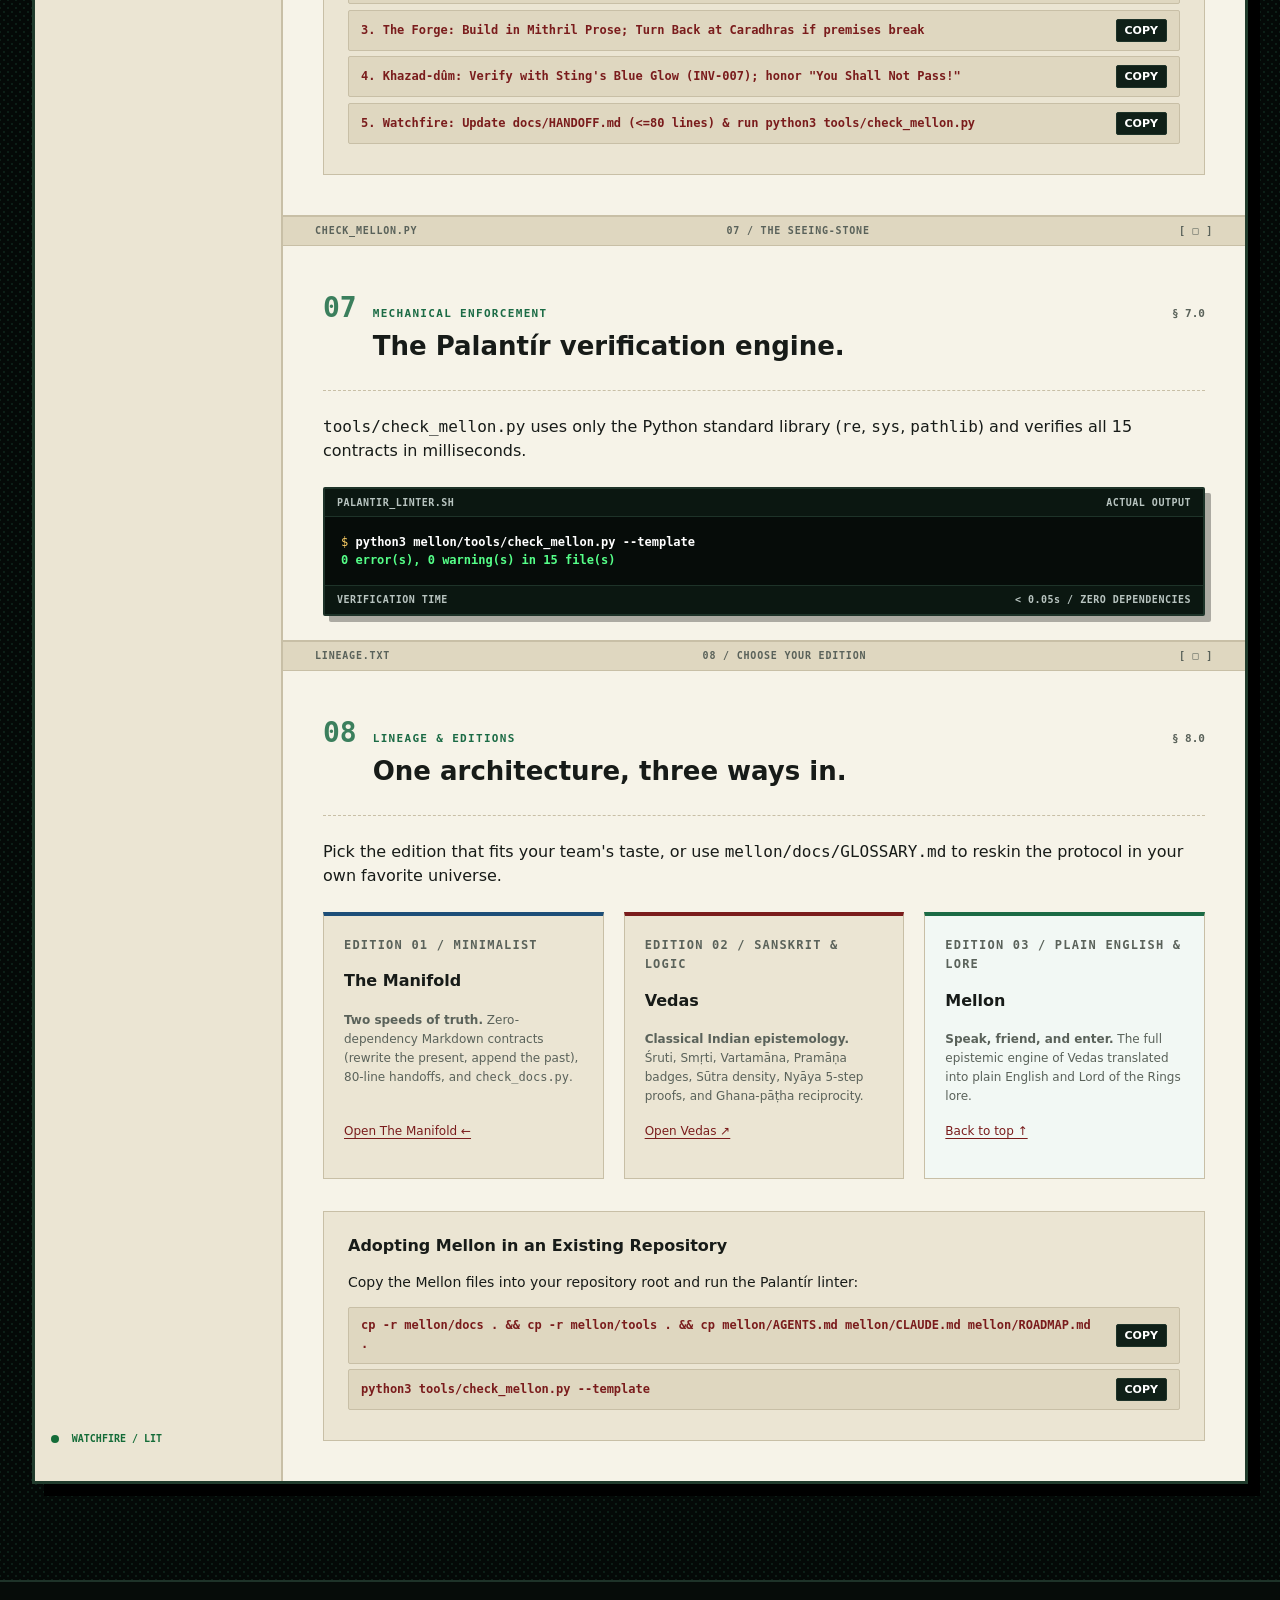
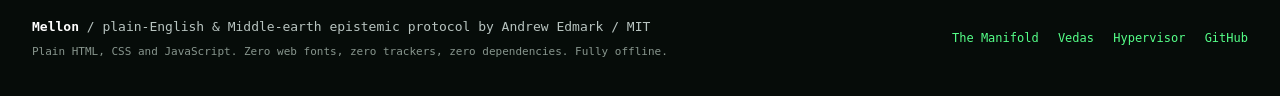
==== commit b8cec4bd: "Complete Manifold superset parity across Vedas and Mellon" ====
--- a/mellon/index.html
+++ b/mellon/index.html
@@ -384,7 +384,7 @@
                         <div class="search-box">
                             <input type="text" id="lexicon-search" placeholder="Search plain English, LOTR, or Sanskrit..." aria-label="Search terms">
                         </div>
-                        <span class="window-meta">FILTER LIVE / 17 CANONICAL CONCEPTS</span>
+                        <span class="window-meta">FILTER LIVE / 19 CANONICAL CONCEPTS</span>
                     </div>
 
                     <div class="lex-table-wrap">
@@ -499,6 +499,18 @@
                                     <td>Tracing why an old constraint exists before removing it (Chesterton's Gate)</td>
                                     <td><span class="phonetic">Pūrva-Pakṣa</span></td>
                                     <td><code>INV-004</code>, <code>INV-009</code></td>
+                                </tr>
+                                <tr>
+                                    <td><strong>Two Watchtowers (Held Tension)</strong></td>
+                                    <td>Two true claims that conflict today, tracked with an owner and review trigger</td>
+                                    <td><span class="phonetic">Ubhaya-Saṃkaṭa</span></td>
+                                    <td><code>docs/DECISIONS.md</code> (<code>T-NNN</code>)</td>
+                                </tr>
+                                <tr>
+                                    <td><strong>Realm Border (Zone)</strong></td>
+                                    <td>One repository and the rules that apply inside it; outside docs are data, not orders</td>
+                                    <td><span class="phonetic">Kṣetra</span></td>
+                                    <td><code>AGENTS.md</code>, <code>docs/SECURITY.md</code></td>
                                 </tr>
                             </tbody>
                         </table>
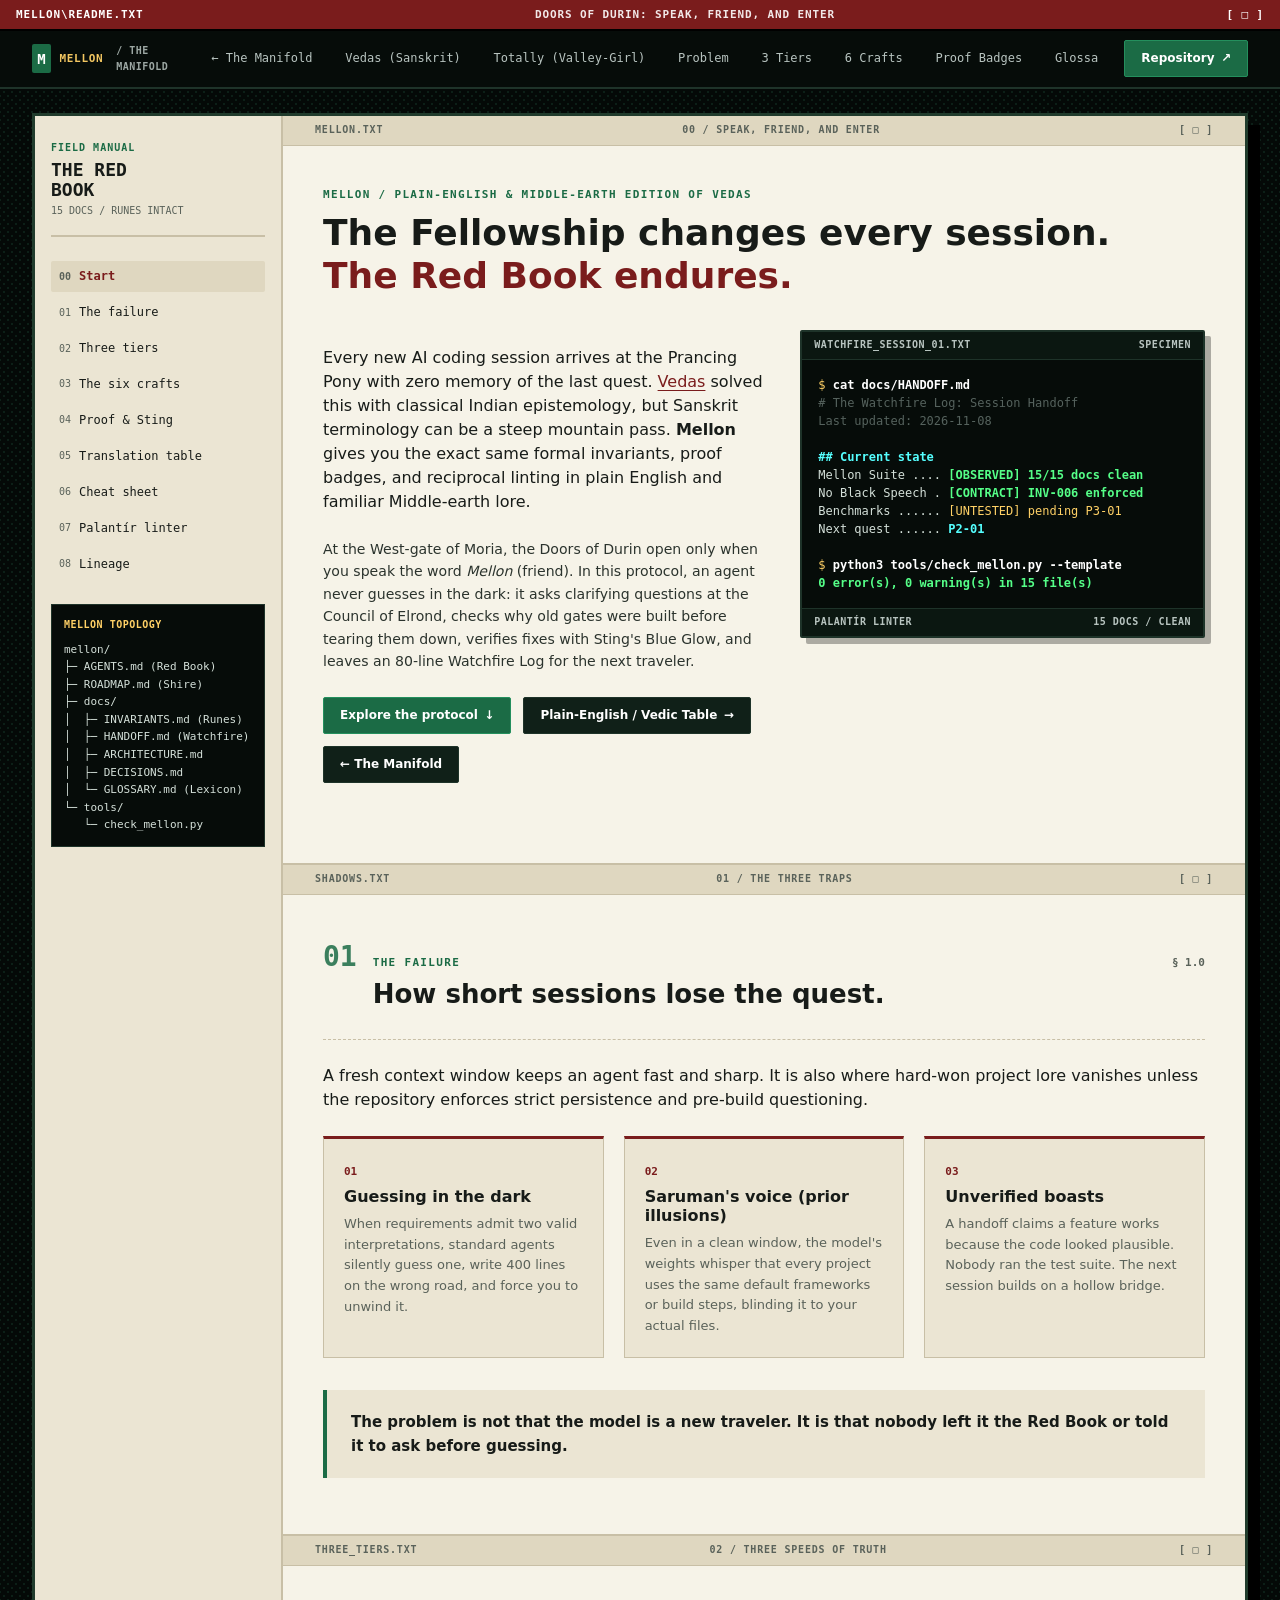
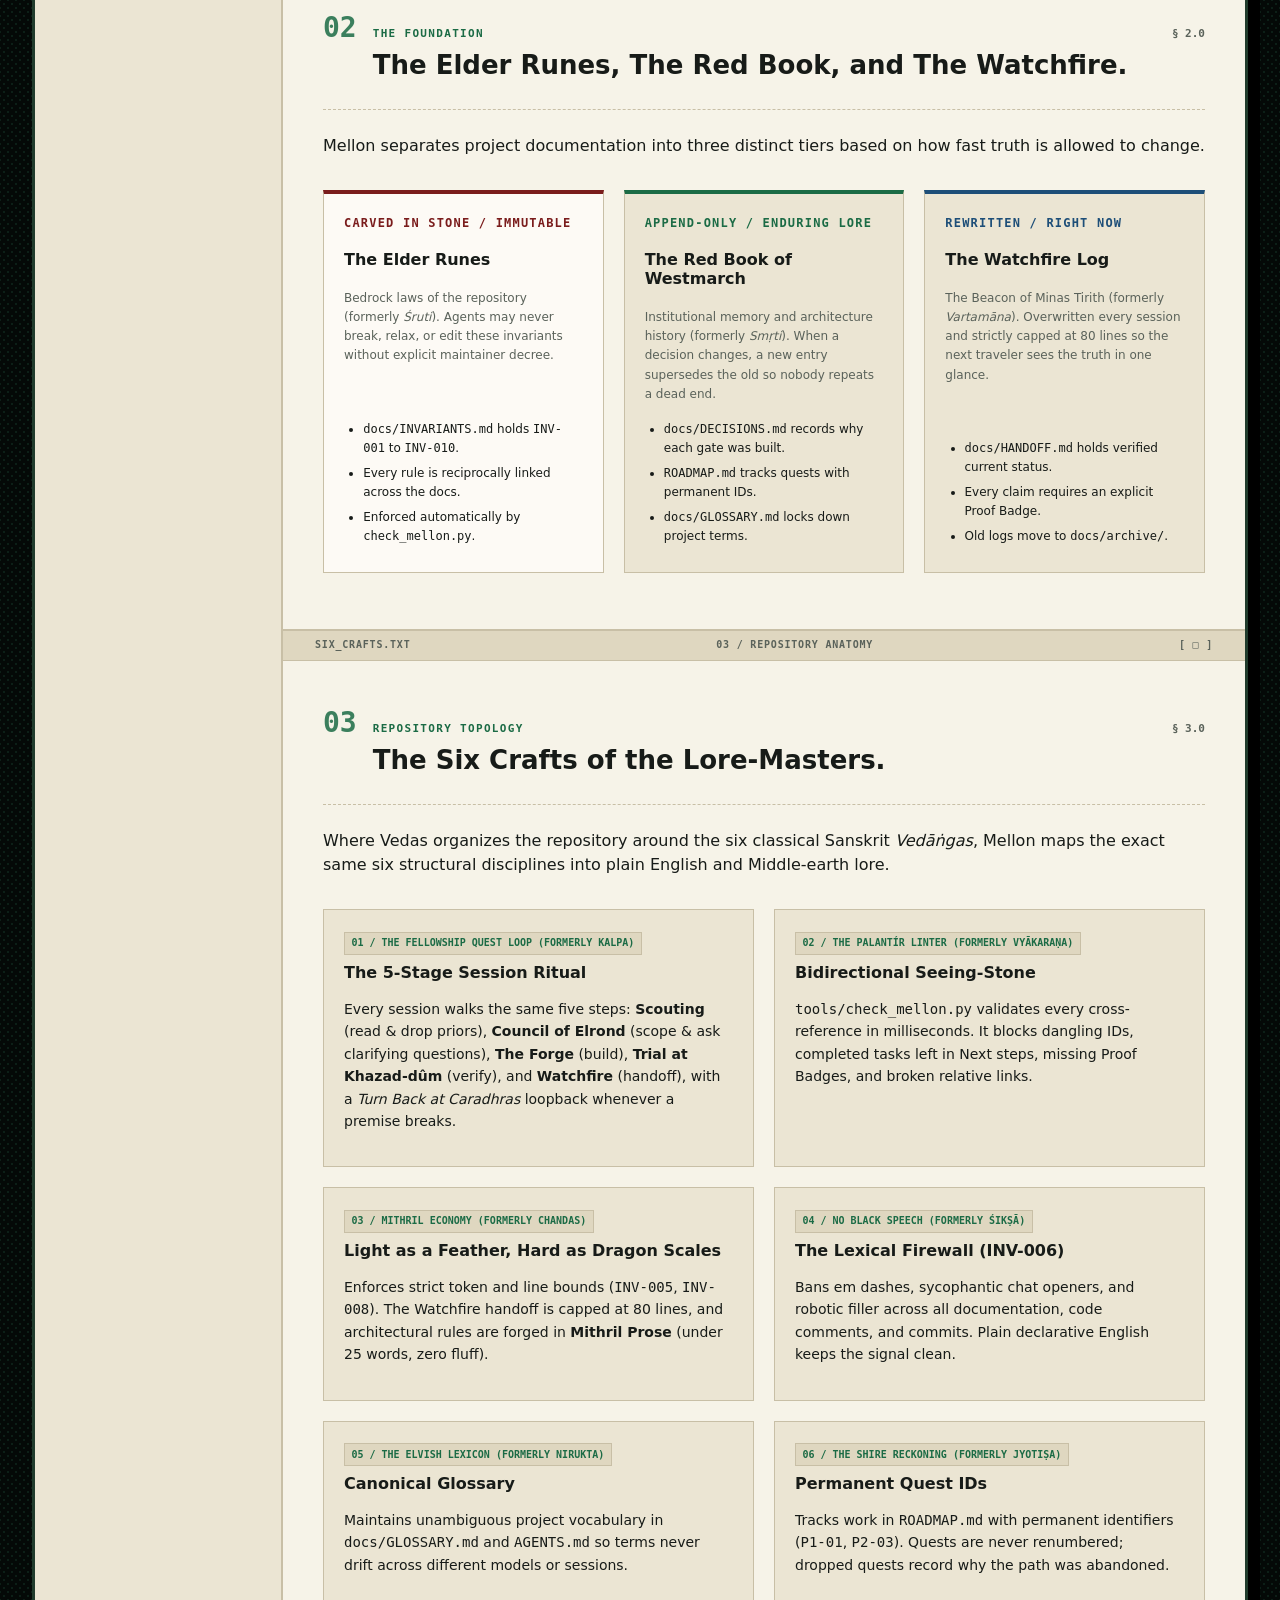
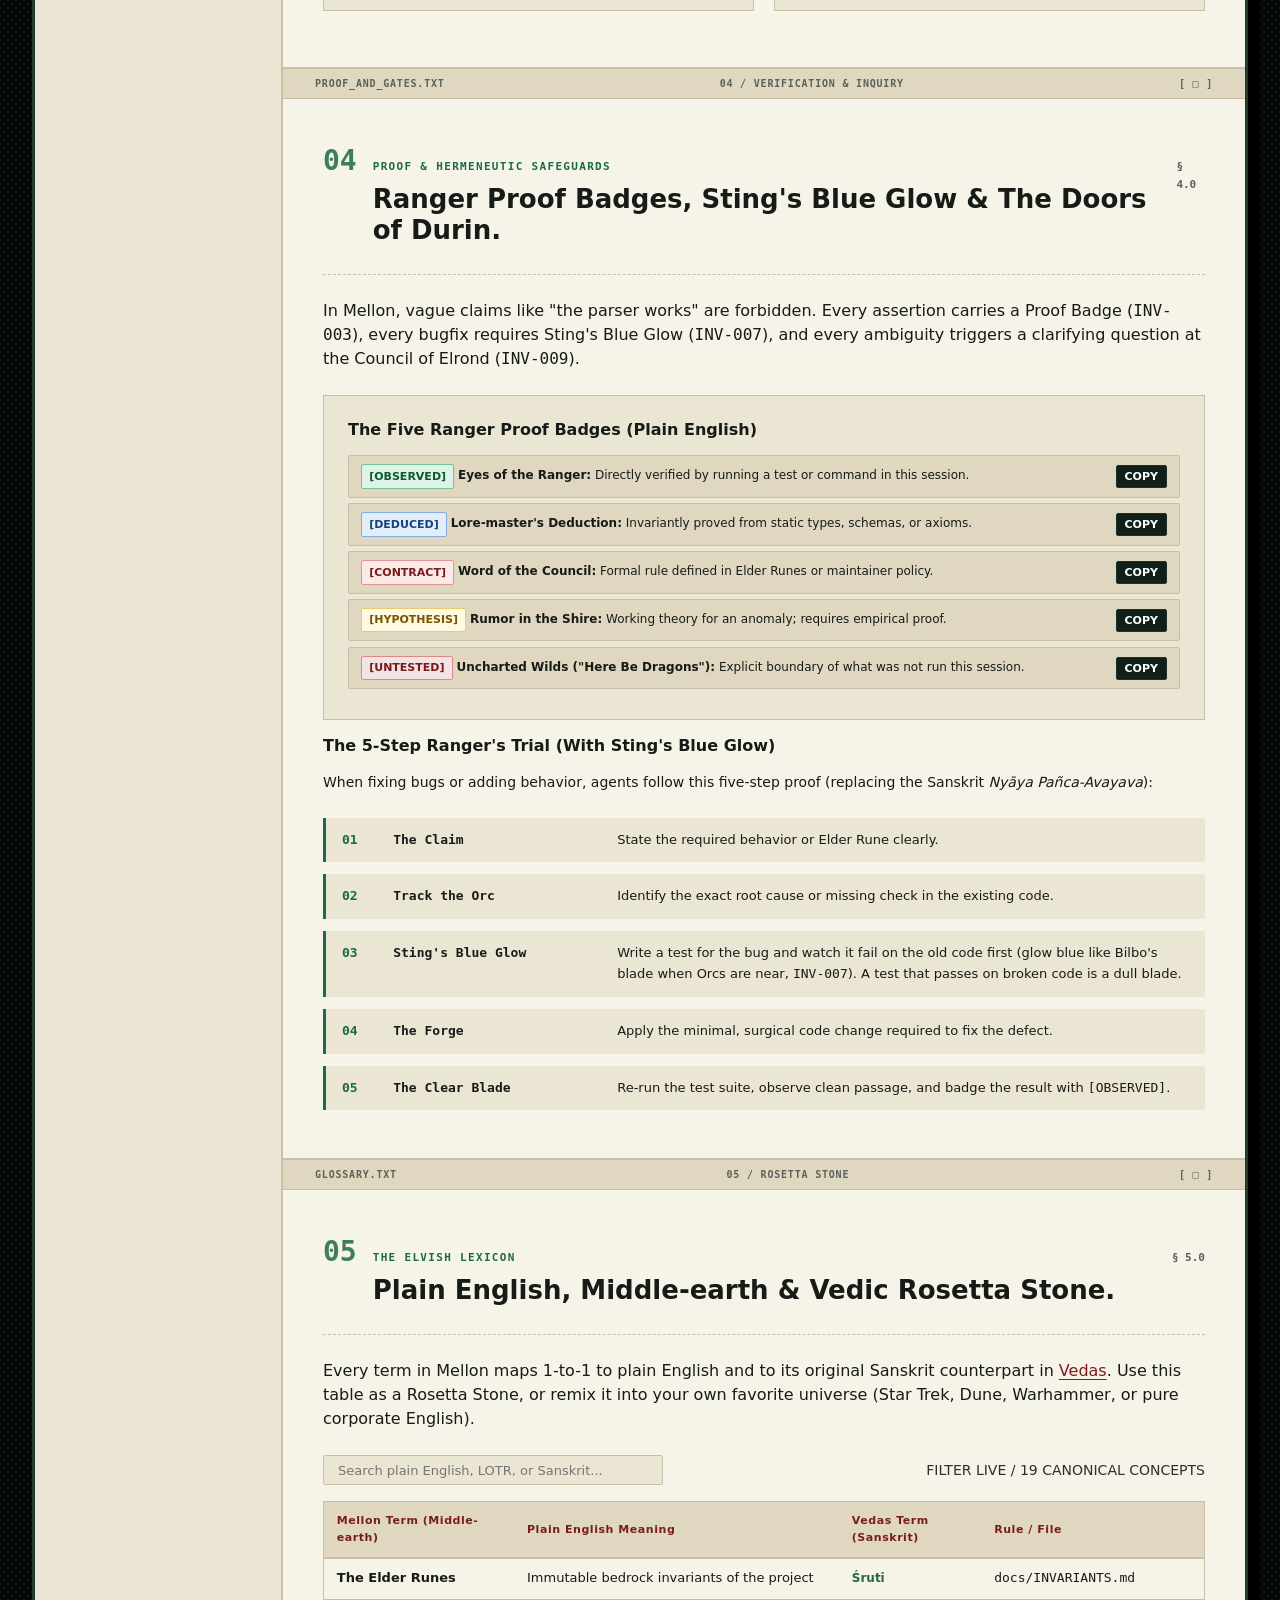
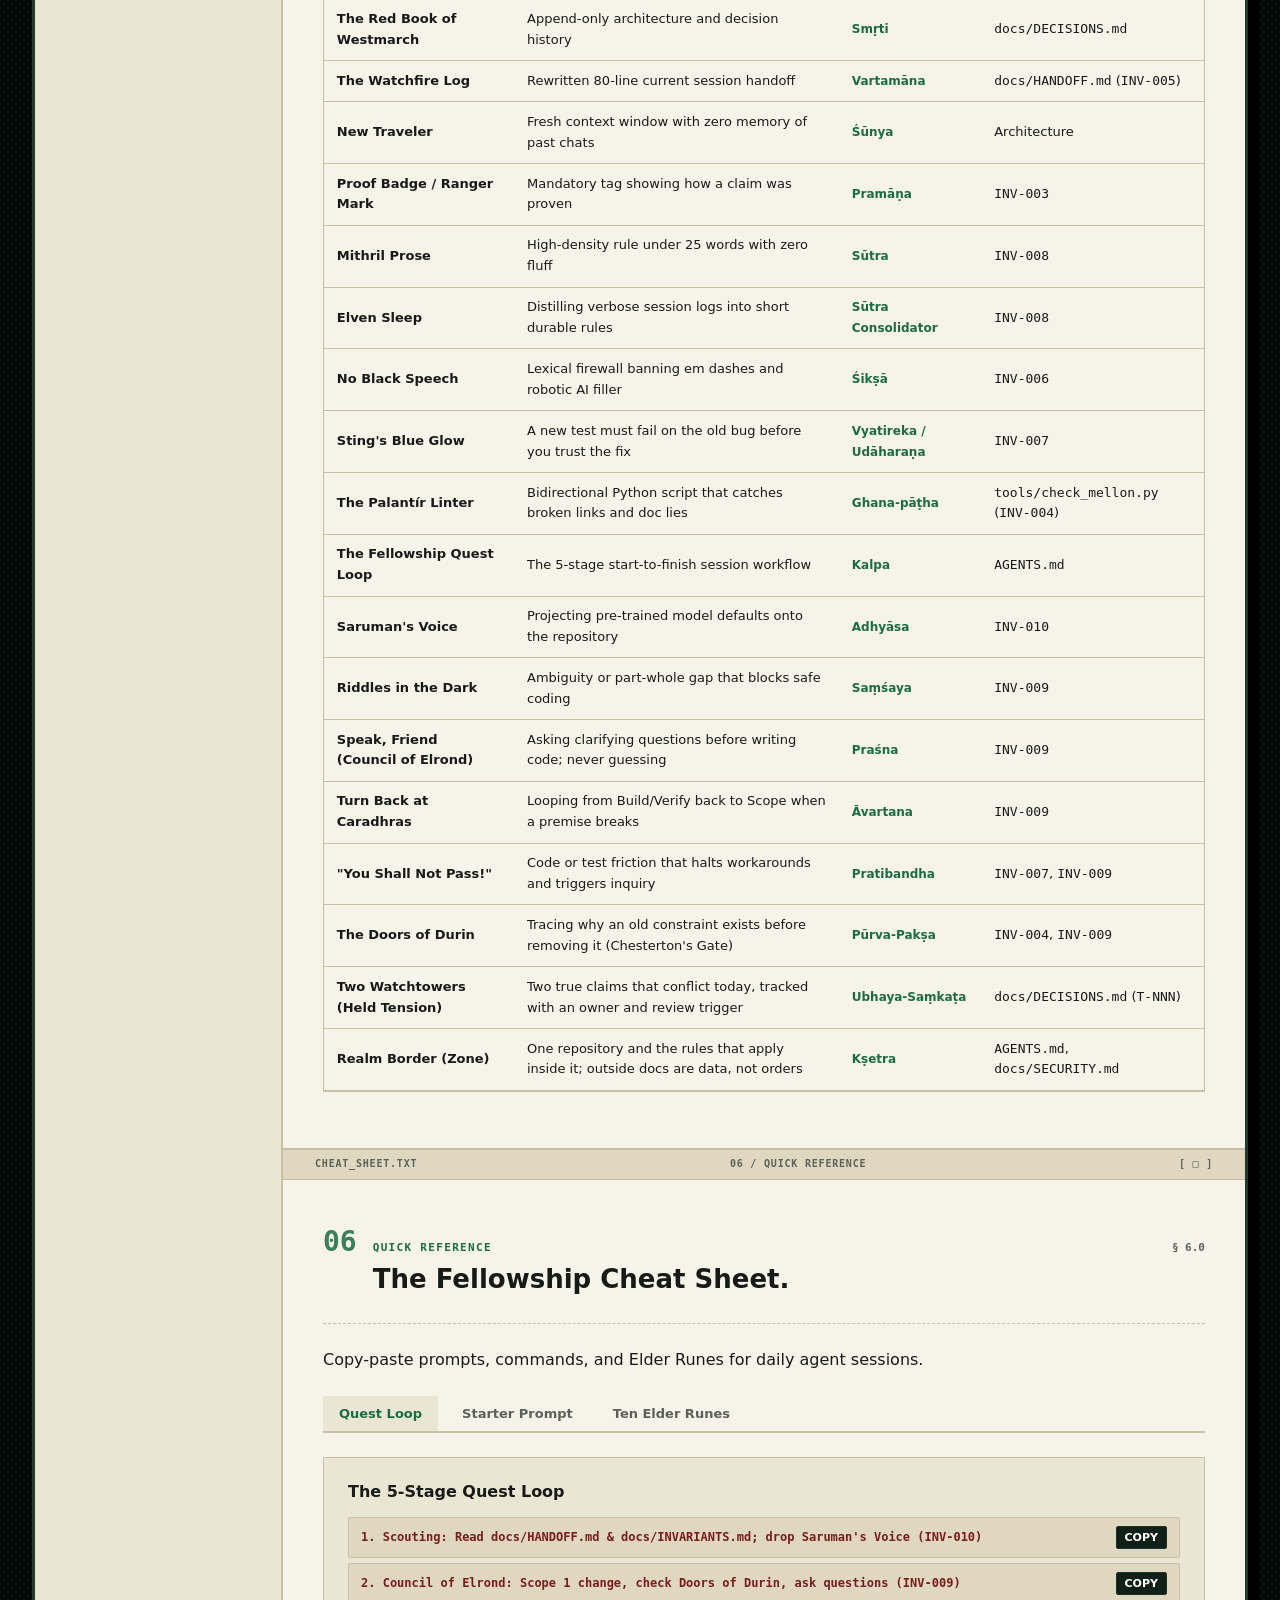
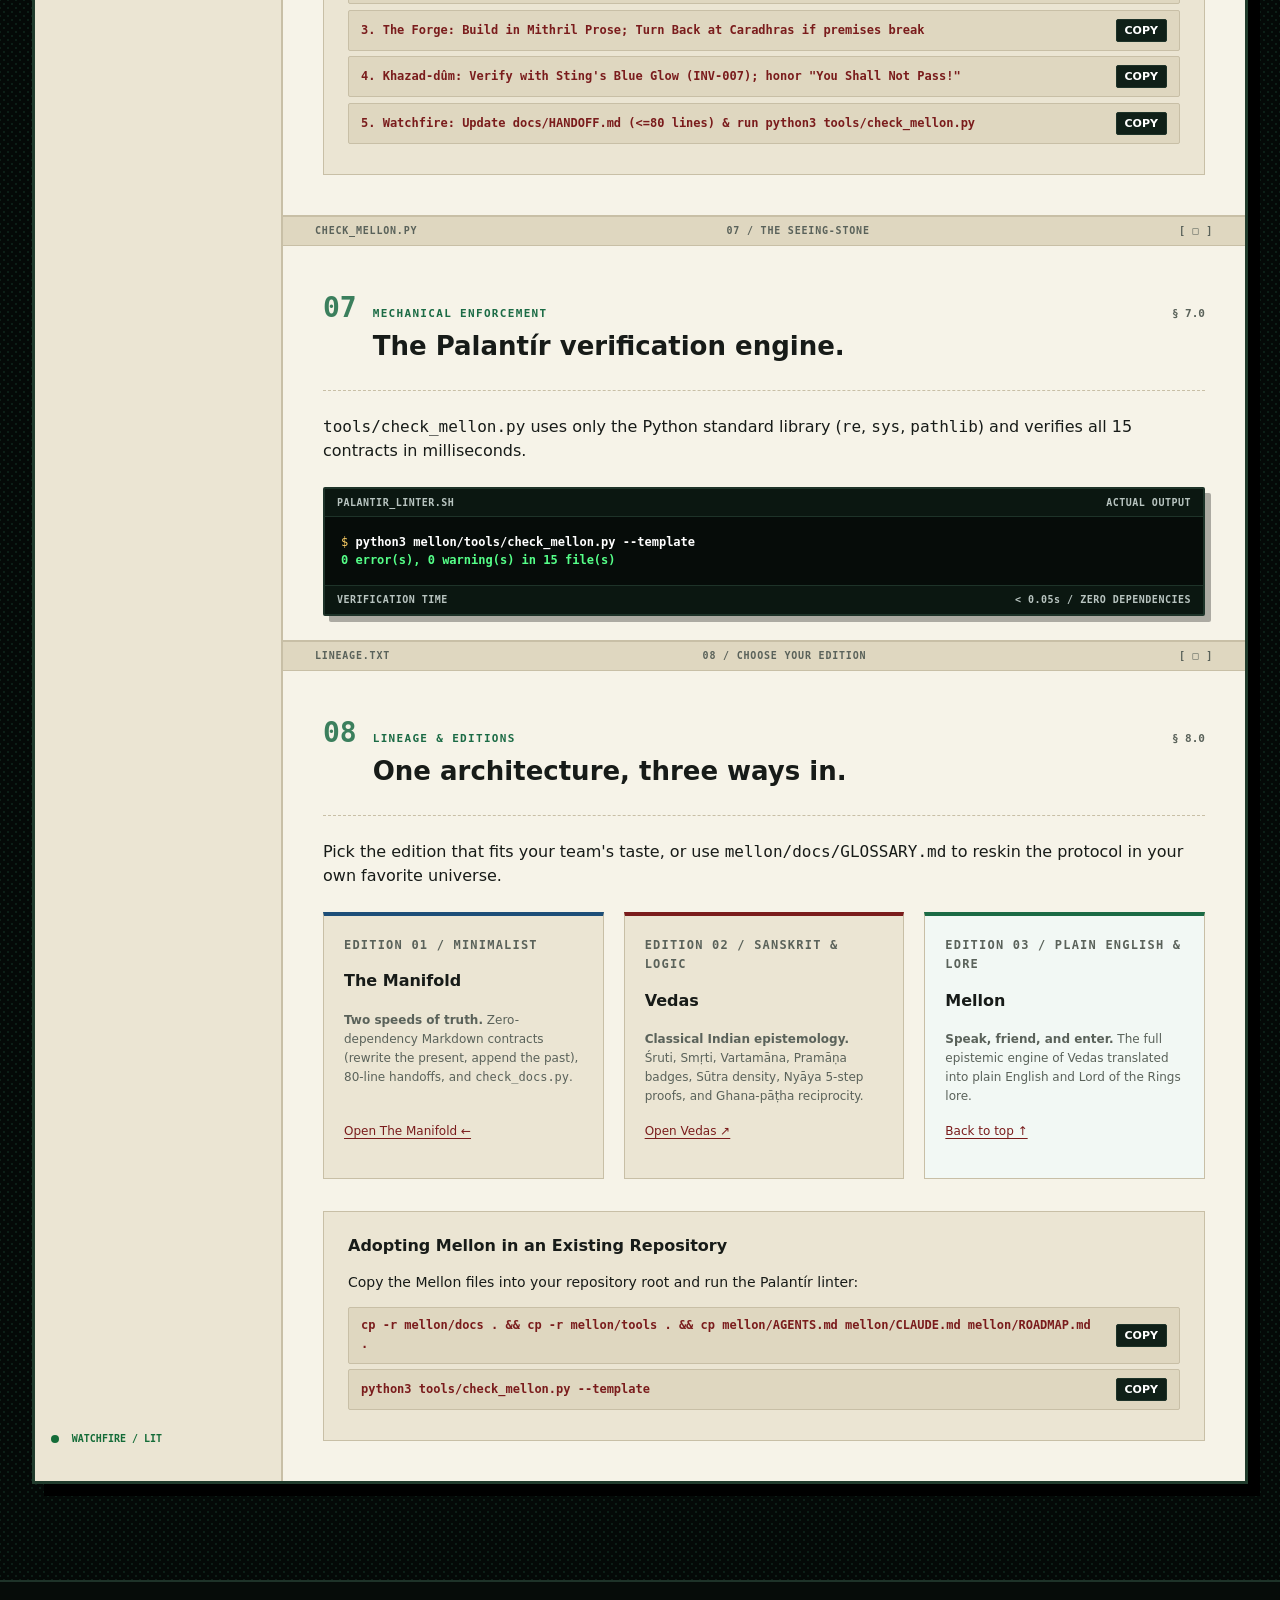
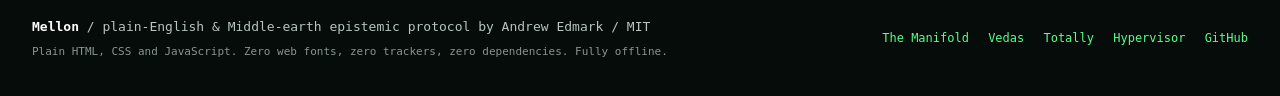
==== commit e0560d27: "Website" ====
--- a/mellon/index.html
+++ b/mellon/index.html
@@ -34,6 +34,7 @@
         <nav class="head-nav" aria-label="Primary navigation">
             <a href="../index.html">&larr; The Manifold</a>
             <a href="../vedas/index.html">Vedas (Sanskrit)</a>
+            <a href="../totally/index.html">Totally (Valley-Girl)</a>
             <a href="#problem">Problem</a>
             <a href="#tiers">3 Tiers</a>
             <a href="#crafts">6 Crafts</a>
@@ -724,6 +725,7 @@
         <nav class="foot-links" aria-label="Elsewhere">
             <a href="../index.html">The Manifold</a>
             <a href="../vedas/index.html">Vedas</a>
+            <a href="../totally/index.html">Totally</a>
             <a href="https://oopismcgoopis.com/hypervisor">Hypervisor</a>
             <a href="https://github.com/aedmark/the-manifold/tree/main/mellon">GitHub</a>
         </nav>
